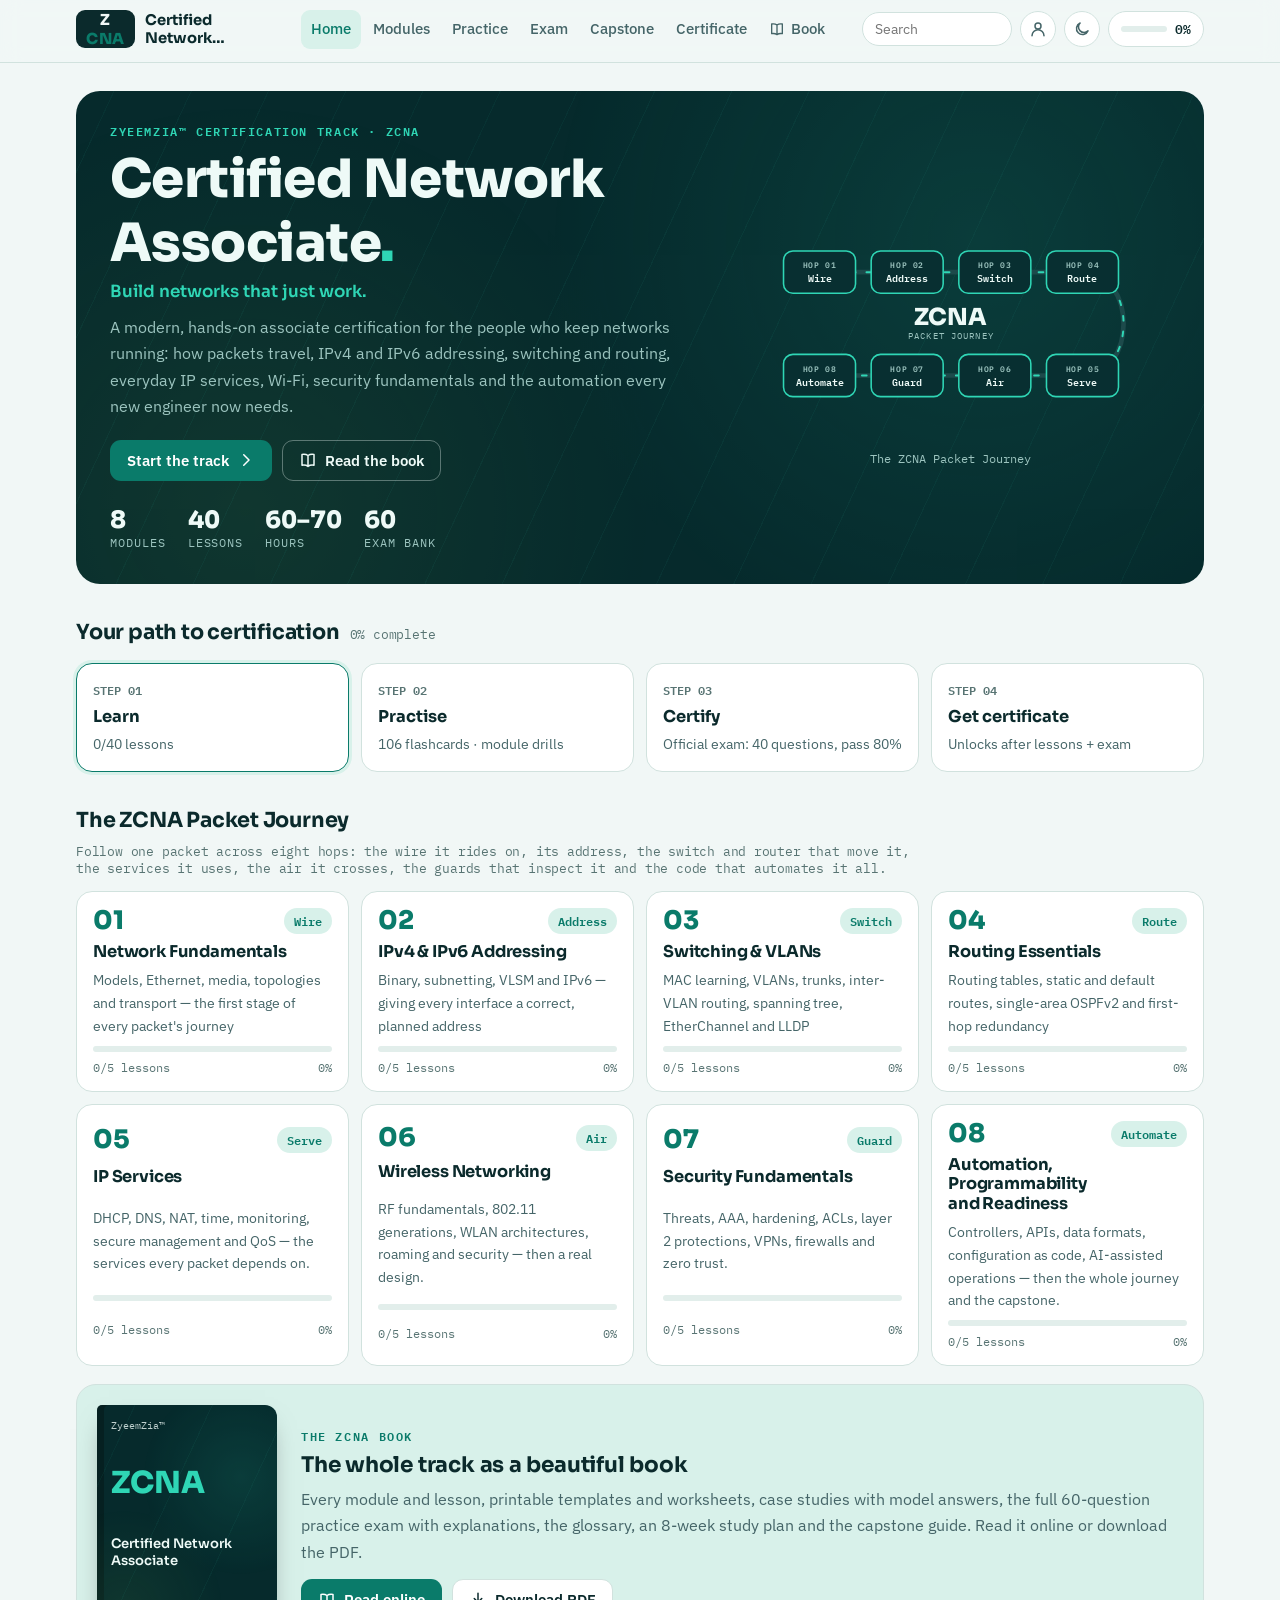
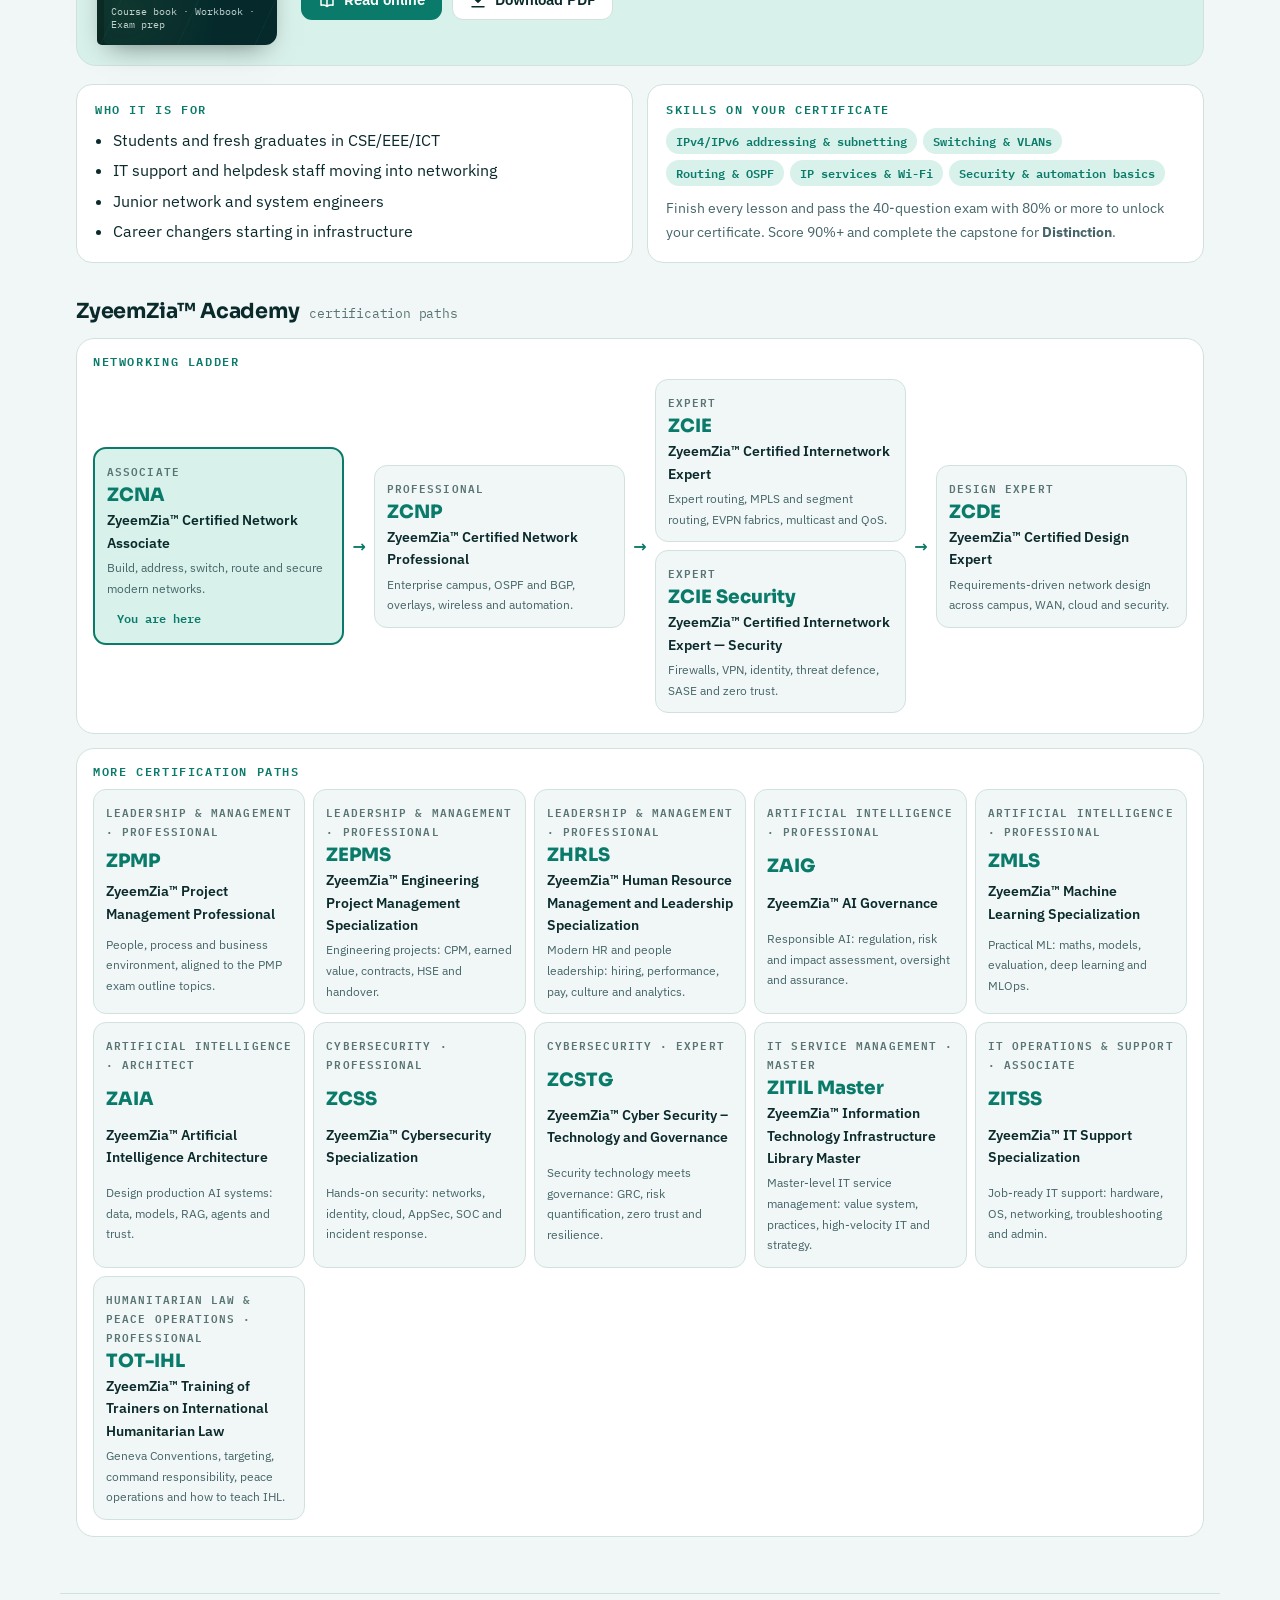
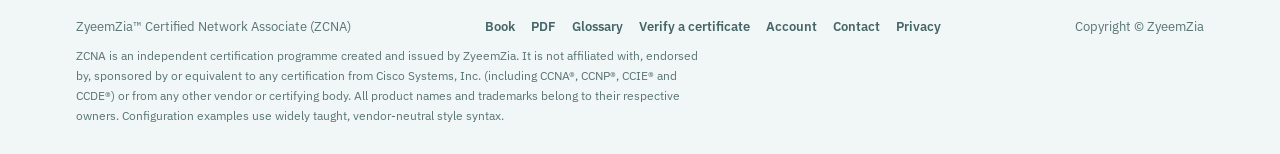
==== index.html @ 6c3d2380 "Refresh family.js version" ====
<!doctype html>
<html lang="en">
<head>
<meta charset="utf-8">
<meta name="viewport" content="width=device-width, initial-scale=1, viewport-fit=cover">
<title>ZyeemZia™ Certified Network Associate (ZCNA)</title>
<meta name="description" content="ZyeemZia™ Certified Network Associate (ZCNA): a modern associate networking certification track: fundamentals, IPv4/IPv6 subnetting, switching, routing, IP services, wireless, security and automation. Free online course, smart book and certificate. Independent programme, not affiliated with Cisco.">
<meta name="author" content="ZyeemZia">
<meta name="theme-color" content="#062a2c">
<link rel="icon" href="favicon.svg" type="image/svg+xml">
<link rel="canonical" href="https://zcna.zyeemzia.com/">
<meta property="og:type" content="website">
<meta property="og:site_name" content="ZyeemZia™ Certification Tracks">
<meta property="og:title" content="ZyeemZia™ Certified Network Associate (ZCNA)">
<meta property="og:description" content="ZyeemZia™ Certified Network Associate (ZCNA): a modern associate networking certification track: fundamentals, IPv4/IPv6 subnetting, switching, routing, IP services, wireless, security and automation. Free online course, smart book and certificate. Independent programme, not affiliated with Cisco.">
<meta property="og:url" content="https://zcna.zyeemzia.com/">
<meta property="og:image" content="https://zcna.zyeemzia.com/og-image.png">
<meta property="og:image:width" content="1200">
<meta property="og:image:height" content="630">
<meta name="twitter:card" content="summary_large_image">
<meta name="twitter:image" content="https://zcna.zyeemzia.com/og-image.png">
<script>try{var z=JSON.parse(localStorage.getItem("zcna.v1")||"{}").theme;if(z==="dark"||z==="light")document.documentElement.setAttribute("data-theme",z)}catch(e){}</script>
<link rel="stylesheet" href="fonts.css?v=66d4b9ed12">
<link rel="stylesheet" href="theme.css?v=4fc7e31caa">
<link rel="preload" href="fonts/IBMPlexSans-400-latin-a68a20.woff2" as="font" type="font/woff2" crossorigin>
<link rel="preload" href="fonts/Sora-500-latin-4fa0aa.woff2" as="font" type="font/woff2" crossorigin>
<link rel="stylesheet" href="app.css?v=385b0e401c">
</head>
<body>
<header class="topbar">
  <div class="topbar-in">
    <a class="brand" href="#home" aria-label="ZCNA home"><span class="brand-mark">Z<i>CNA</i></span><span class="brand-text"><b>Certified Network Associate</b><small>ZyeemZia™ Certification Track</small></span></a>
    <nav class="mainnav" id="mainnav" aria-label="Main"></nav>
    <div class="top-tools">
      <form class="search" id="searchForm" role="search"><input id="searchInput" type="search" placeholder="Search" aria-label="Search lessons and terms"></form>
      <a class="icon-btn search-icon" href="#search/" aria-label="Search"><svg viewBox="0 0 24 24" fill="none" stroke="currentColor" stroke-width="2" stroke-linecap="round" aria-hidden="true"><circle cx="11" cy="11" r="7"/><path d="M20 20l-4-4"/></svg></a>
      <a class="icon-btn" id="acctBtn" href="#account" aria-label="Sign in"></a>
      <button class="icon-btn" id="themeBtn" type="button" aria-label="Toggle dark mode"></button>
      <a class="prog-chip" id="progChip" href="#settings" aria-label="Your progress"></a>
    </div>
  </div>
  <div class="read-bar" id="readBar"></div>
</header>
<main id="view" class="view" tabindex="-1"><div class="boot" aria-label="Loading the course"><i></i><i></i><i></i></div></main>
<footer class="site-foot">
  <div class="row"><span>ZyeemZia™ Certified Network Associate (ZCNA)</span><span style="display:flex;gap:16px;flex-wrap:wrap"><a href="book.html" target="_blank" rel="noopener">Book</a><a href="ZCNA-Book.pdf" download>PDF</a><a href="#glossary">Glossary</a><a href="#verify/">Verify a certificate</a><a href="#account">Account</a><a href="#contact">Contact</a><a href="privacy.html">Privacy</a></span><span>Copyright © ZyeemZia</span></div>
  <p class="disc" id="disc"></p>
</footer>
<nav class="tabbar" id="tabbar" aria-label="Main mobile"></nav>
<div class="toast" id="toast" role="status" aria-live="polite" hidden></div>
<script defer src="core.js?v=756f940ff2"></script>
<script defer src="figures.js?v=d0575e00c2"></script>
<script defer src="family.js?v=e513134adc"></script>
<script defer src="data/track.js?v=09e1d32bff"></script>
<script defer src="data/m1-4.js?v=1fa44242dc"></script>
<script defer src="data/m5-8.js?v=8b5a29dca6"></script>
<script defer src="app.js?v=317a90ee0c"></script>
</body>
</html>
---- fonts.css ----
/* Bundled Google Fonts (SIL Open Font License) for offline use and PDF printing */
@font-face {
  font-family: 'Archivo';
  font-style: normal;
  font-weight: 600;
  font-stretch: 100%;
  font-display: swap;
  src: url(fonts/Archivo-600-latin-ext-20ba07.woff2) format('woff2');
  unicode-range: U+0100-02BA, U+02BD-02C5, U+02C7-02CC, U+02CE-02D7, U+02DD-02FF, U+0304, U+0308, U+0329, U+1D00-1DBF, U+1E00-1E9F, U+1EF2-1EFF, U+2020, U+20A0-20AB, U+20AD-20C4, U+2113, U+2C60-2C7F, U+A720-A7FF;
}
@font-face {
  font-family: 'Archivo';
  font-style: normal;
  font-weight: 600;
  font-stretch: 100%;
  font-display: swap;
  src: url(fonts/Archivo-600-latin-79dc5e.woff2) format('woff2');
  unicode-range: U+0000-00FF, U+0131, U+0152-0153, U+02BB-02BC, U+02C6, U+02DA, U+02DC, U+0304, U+0308, U+0329, U+2000-206F, U+20AC, U+2122, U+2191, U+2193, U+2212, U+2215, U+FEFF, U+FFFD;
}
@font-face {
  font-family: 'Archivo';
  font-style: normal;
  font-weight: 700;
  font-stretch: 100%;
  font-display: swap;
  src: url(fonts/Archivo-600-latin-ext-20ba07.woff2) format('woff2');
  unicode-range: U+0100-02BA, U+02BD-02C5, U+02C7-02CC, U+02CE-02D7, U+02DD-02FF, U+0304, U+0308, U+0329, U+1D00-1DBF, U+1E00-1E9F, U+1EF2-1EFF, U+2020, U+20A0-20AB, U+20AD-20C4, U+2113, U+2C60-2C7F, U+A720-A7FF;
}
@font-face {
  font-family: 'Archivo';
  font-style: normal;
  font-weight: 700;
  font-stretch: 100%;
  font-display: swap;
  src: url(fonts/Archivo-600-latin-79dc5e.woff2) format('woff2');
  unicode-range: U+0000-00FF, U+0131, U+0152-0153, U+02BB-02BC, U+02C6, U+02DA, U+02DC, U+0304, U+0308, U+0329, U+2000-206F, U+20AC, U+2122, U+2191, U+2193, U+2212, U+2215, U+FEFF, U+FFFD;
}
@font-face {
  font-family: 'Archivo';
  font-style: normal;
  font-weight: 800;
  font-stretch: 100%;
  font-display: swap;
  src: url(fonts/Archivo-600-latin-ext-20ba07.woff2) format('woff2');
  unicode-range: U+0100-02BA, U+02BD-02C5, U+02C7-02CC, U+02CE-02D7, U+02DD-02FF, U+0304, U+0308, U+0329, U+1D00-1DBF, U+1E00-1E9F, U+1EF2-1EFF, U+2020, U+20A0-20AB, U+20AD-20C4, U+2113, U+2C60-2C7F, U+A720-A7FF;
}
@font-face {
  font-family: 'Archivo';
  font-style: normal;
  font-weight: 800;
  font-stretch: 100%;
  font-display: swap;
  src: url(fonts/Archivo-600-latin-79dc5e.woff2) format('woff2');
  unicode-range: U+0000-00FF, U+0131, U+0152-0153, U+02BB-02BC, U+02C6, U+02DA, U+02DC, U+0304, U+0308, U+0329, U+2000-206F, U+20AC, U+2122, U+2191, U+2193, U+2212, U+2215, U+FEFF, U+FFFD;
}
@font-face {
  font-family: 'IBM Plex Mono';
  font-style: normal;
  font-weight: 400;
  font-display: swap;
  src: url(fonts/IBMPlexMono-400-latin-ext-7f25d9.woff2) format('woff2');
  unicode-range: U+0100-02BA, U+02BD-02C5, U+02C7-02CC, U+02CE-02D7, U+02DD-02FF, U+0304, U+0308, U+0329, U+1D00-1DBF, U+1E00-1E9F, U+1EF2-1EFF, U+2020, U+20A0-20AB, U+20AD-20C4, U+2113, U+2C60-2C7F, U+A720-A7FF;
}
@font-face {
  font-family: 'IBM Plex Mono';
  font-style: normal;
  font-weight: 400;
  font-display: swap;
  src: url(fonts/IBMPlexMono-400-latin-d196e8.woff2) format('woff2');
  unicode-range: U+0000-00FF, U+0131, U+0152-0153, U+02BB-02BC, U+02C6, U+02DA, U+02DC, U+0304, U+0308, U+0329, U+2000-206F, U+20AC, U+2122, U+2191, U+2193, U+2212, U+2215, U+FEFF, U+FFFD;
}
@font-face {
  font-family: 'IBM Plex Mono';
  font-style: normal;
  font-weight: 600;
  font-display: swap;
  src: url(fonts/IBMPlexMono-600-latin-ext-bf8910.woff2) format('woff2');
  unicode-range: U+0100-02BA, U+02BD-02C5, U+02C7-02CC, U+02CE-02D7, U+02DD-02FF, U+0304, U+0308, U+0329, U+1D00-1DBF, U+1E00-1E9F, U+1EF2-1EFF, U+2020, U+20A0-20AB, U+20AD-20C4, U+2113, U+2C60-2C7F, U+A720-A7FF;
}
@font-face {
  font-family: 'IBM Plex Mono';
  font-style: normal;
  font-weight: 600;
  font-display: swap;
  src: url(fonts/IBMPlexMono-600-latin-9b8270.woff2) format('woff2');
  unicode-range: U+0000-00FF, U+0131, U+0152-0153, U+02BB-02BC, U+02C6, U+02DA, U+02DC, U+0304, U+0308, U+0329, U+2000-206F, U+20AC, U+2122, U+2191, U+2193, U+2212, U+2215, U+FEFF, U+FFFD;
}
@font-face {
  font-family: 'IBM Plex Sans';
  font-style: italic;
  font-weight: 400;
  font-stretch: 100%;
  font-display: swap;
  src: url(fonts/IBMPlexSans-400i-latin-ext-77f5d9.woff2) format('woff2');
  unicode-range: U+0100-02BA, U+02BD-02C5, U+02C7-02CC, U+02CE-02D7, U+02DD-02FF, U+0304, U+0308, U+0329, U+1D00-1DBF, U+1E00-1E9F, U+1EF2-1EFF, U+2020, U+20A0-20AB, U+20AD-20C4, U+2113, U+2C60-2C7F, U+A720-A7FF;
}
@font-face {
  font-family: 'IBM Plex Sans';
  font-style: italic;
  font-weight: 400;
  font-stretch: 100%;
  font-display: swap;
  src: url(fonts/IBMPlexSans-400i-latin-46a3d9.woff2) format('woff2');
  unicode-range: U+0000-00FF, U+0131, U+0152-0153, U+02BB-02BC, U+02C6, U+02DA, U+02DC, U+0304, U+0308, U+0329, U+2000-206F, U+20AC, U+2122, U+2191, U+2193, U+2212, U+2215, U+FEFF, U+FFFD;
}
@font-face {
  font-family: 'IBM Plex Sans';
  font-style: normal;
  font-weight: 400;
  font-stretch: 100%;
  font-display: swap;
  src: url(fonts/IBMPlexSans-400-latin-ext-71c30c.woff2) format('woff2');
  unicode-range: U+0100-02BA, U+02BD-02C5, U+02C7-02CC, U+02CE-02D7, U+02DD-02FF, U+0304, U+0308, U+0329, U+1D00-1DBF, U+1E00-1E9F, U+1EF2-1EFF, U+2020, U+20A0-20AB, U+20AD-20C4, U+2113, U+2C60-2C7F, U+A720-A7FF;
}
@font-face {
  font-family: 'IBM Plex Sans';
  font-style: normal;
  font-weight: 400;
  font-stretch: 100%;
  font-display: swap;
  src: url(fonts/IBMPlexSans-400-latin-a68a20.woff2) format('woff2');
  unicode-range: U+0000-00FF, U+0131, U+0152-0153, U+02BB-02BC, U+02C6, U+02DA, U+02DC, U+0304, U+0308, U+0329, U+2000-206F, U+20AC, U+2122, U+2191, U+2193, U+2212, U+2215, U+FEFF, U+FFFD;
}
@font-face {
  font-family: 'IBM Plex Sans';
  font-style: normal;
  font-weight: 500;
  font-stretch: 100%;
  font-display: swap;
  src: url(fonts/IBMPlexSans-400-latin-ext-71c30c.woff2) format('woff2');
  unicode-range: U+0100-02BA, U+02BD-02C5, U+02C7-02CC, U+02CE-02D7, U+02DD-02FF, U+0304, U+0308, U+0329, U+1D00-1DBF, U+1E00-1E9F, U+1EF2-1EFF, U+2020, U+20A0-20AB, U+20AD-20C4, U+2113, U+2C60-2C7F, U+A720-A7FF;
}
@font-face {
  font-family: 'IBM Plex Sans';
  font-style: normal;
  font-weight: 500;
  font-stretch: 100%;
  font-display: swap;
  src: url(fonts/IBMPlexSans-400-latin-a68a20.woff2) format('woff2');
  unicode-range: U+0000-00FF, U+0131, U+0152-0153, U+02BB-02BC, U+02C6, U+02DA, U+02DC, U+0304, U+0308, U+0329, U+2000-206F, U+20AC, U+2122, U+2191, U+2193, U+2212, U+2215, U+FEFF, U+FFFD;
}
@font-face {
  font-family: 'IBM Plex Sans';
  font-style: normal;
  font-weight: 600;
  font-stretch: 100%;
  font-display: swap;
  src: url(fonts/IBMPlexSans-400-latin-ext-71c30c.woff2) format('woff2');
  unicode-range: U+0100-02BA, U+02BD-02C5, U+02C7-02CC, U+02CE-02D7, U+02DD-02FF, U+0304, U+0308, U+0329, U+1D00-1DBF, U+1E00-1E9F, U+1EF2-1EFF, U+2020, U+20A0-20AB, U+20AD-20C4, U+2113, U+2C60-2C7F, U+A720-A7FF;
}
@font-face {
  font-family: 'IBM Plex Sans';
  font-style: normal;
  font-weight: 600;
  font-stretch: 100%;
  font-display: swap;
  src: url(fonts/IBMPlexSans-400-latin-a68a20.woff2) format('woff2');
  unicode-range: U+0000-00FF, U+0131, U+0152-0153, U+02BB-02BC, U+02C6, U+02DA, U+02DC, U+0304, U+0308, U+0329, U+2000-206F, U+20AC, U+2122, U+2191, U+2193, U+2212, U+2215, U+FEFF, U+FFFD;
}
@font-face {
  font-family: 'IBM Plex Sans';
  font-style: normal;
  font-weight: 700;
  font-stretch: 100%;
  font-display: swap;
  src: url(fonts/IBMPlexSans-400-latin-ext-71c30c.woff2) format('woff2');
  unicode-range: U+0100-02BA, U+02BD-02C5, U+02C7-02CC, U+02CE-02D7, U+02DD-02FF, U+0304, U+0308, U+0329, U+1D00-1DBF, U+1E00-1E9F, U+1EF2-1EFF, U+2020, U+20A0-20AB, U+20AD-20C4, U+2113, U+2C60-2C7F, U+A720-A7FF;
}
@font-face {
  font-family: 'IBM Plex Sans';
  font-style: normal;
  font-weight: 700;
  font-stretch: 100%;
  font-display: swap;
  src: url(fonts/IBMPlexSans-400-latin-a68a20.woff2) format('woff2');
  unicode-range: U+0000-00FF, U+0131, U+0152-0153, U+02BB-02BC, U+02C6, U+02DA, U+02DC, U+0304, U+0308, U+0329, U+2000-206F, U+20AC, U+2122, U+2191, U+2193, U+2212, U+2215, U+FEFF, U+FFFD;
}
@font-face {
  font-family: 'Sora';
  font-style: normal;
  font-weight: 500;
  font-display: swap;
  src: url(fonts/Sora-500-latin-ext-f9e5e3.woff2) format('woff2');
  unicode-range: U+0100-02BA, U+02BD-02C5, U+02C7-02CC, U+02CE-02D7, U+02DD-02FF, U+0304, U+0308, U+0329, U+1D00-1DBF, U+1E00-1E9F, U+1EF2-1EFF, U+2020, U+20A0-20AB, U+20AD-20C4, U+2113, U+2C60-2C7F, U+A720-A7FF;
}
@font-face {
  font-family: 'Sora';
  font-style: normal;
  font-weight: 500;
  font-display: swap;
  src: url(fonts/Sora-500-latin-4fa0aa.woff2) format('woff2');
  unicode-range: U+0000-00FF, U+0131, U+0152-0153, U+02BB-02BC, U+02C6, U+02DA, U+02DC, U+0304, U+0308, U+0329, U+2000-206F, U+20AC, U+2122, U+2191, U+2193, U+2212, U+2215, U+FEFF, U+FFFD;
}
@font-face {
  font-family: 'Sora';
  font-style: normal;
  font-weight: 600;
  font-display: swap;
  src: url(fonts/Sora-500-latin-ext-f9e5e3.woff2) format('woff2');
  unicode-range: U+0100-02BA, U+02BD-02C5, U+02C7-02CC, U+02CE-02D7, U+02DD-02FF, U+0304, U+0308, U+0329, U+1D00-1DBF, U+1E00-1E9F, U+1EF2-1EFF, U+2020, U+20A0-20AB, U+20AD-20C4, U+2113, U+2C60-2C7F, U+A720-A7FF;
}
@font-face {
  font-family: 'Sora';
  font-style: normal;
  font-weight: 600;
  font-display: swap;
  src: url(fonts/Sora-500-latin-4fa0aa.woff2) format('woff2');
  unicode-range: U+0000-00FF, U+0131, U+0152-0153, U+02BB-02BC, U+02C6, U+02DA, U+02DC, U+0304, U+0308, U+0329, U+2000-206F, U+20AC, U+2122, U+2191, U+2193, U+2212, U+2215, U+FEFF, U+FFFD;
}
@font-face {
  font-family: 'Sora';
  font-style: normal;
  font-weight: 700;
  font-display: swap;
  src: url(fonts/Sora-500-latin-ext-f9e5e3.woff2) format('woff2');
  unicode-range: U+0100-02BA, U+02BD-02C5, U+02C7-02CC, U+02CE-02D7, U+02DD-02FF, U+0304, U+0308, U+0329, U+1D00-1DBF, U+1E00-1E9F, U+1EF2-1EFF, U+2020, U+20A0-20AB, U+20AD-20C4, U+2113, U+2C60-2C7F, U+A720-A7FF;
}
@font-face {
  font-family: 'Sora';
  font-style: normal;
  font-weight: 700;
  font-display: swap;
  src: url(fonts/Sora-500-latin-4fa0aa.woff2) format('woff2');
  unicode-range: U+0000-00FF, U+0131, U+0152-0153, U+02BB-02BC, U+02C6, U+02DA, U+02DC, U+0304, U+0308, U+0329, U+2000-206F, U+20AC, U+2122, U+2191, U+2193, U+2212, U+2215, U+FEFF, U+FFFD;
}
@font-face {
  font-family: 'Sora';
  font-style: normal;
  font-weight: 800;
  font-display: swap;
  src: url(fonts/Sora-500-latin-ext-f9e5e3.woff2) format('woff2');
  unicode-range: U+0100-02BA, U+02BD-02C5, U+02C7-02CC, U+02CE-02D7, U+02DD-02FF, U+0304, U+0308, U+0329, U+1D00-1DBF, U+1E00-1E9F, U+1EF2-1EFF, U+2020, U+20A0-20AB, U+20AD-20C4, U+2113, U+2C60-2C7F, U+A720-A7FF;
}
@font-face {
  font-family: 'Sora';
  font-style: normal;
  font-weight: 800;
  font-display: swap;
  src: url(fonts/Sora-500-latin-4fa0aa.woff2) format('woff2');
  unicode-range: U+0000-00FF, U+0131, U+0152-0153, U+02BB-02BC, U+02C6, U+02DA, U+02DC, U+0304, U+0308, U+0329, U+2000-206F, U+20AC, U+2122, U+2191, U+2193, U+2212, U+2215, U+FEFF, U+FFFD;
}
---- theme.css ----
/* ZCNA — "fibre optic": deep teal glass, signal teal and lime; glowing fibre-strand motif. */
:root {
  --bg: #f1f7f6; --surface: #ffffff; --surface-2: #e2eeeb; --ink: #0b2a2c; --ink-2: #456568; --ink-3: #587473; --line: #d1e2de;
  --accent: #0a7b6a; --accent-ink: #ffffff; --accent-soft: #d8f1ea; --accent-2: #447b0e; --accent-2-soft: #e5f1d6;
  --good: #1d7a4b; --good-soft: #dcf1e4; --bad: #b42a2a; --bad-soft: #f9e2e0; --warn: #b77800; --warn-soft: #fbefd3; --on-status: #ffffff;
  --hero-bg: #062a2c; --hero-ink: #eefaf7; --hero-ink-2: #9cc4bf; --hero-accent: #2fd6b5;
  --motif: repeating-linear-gradient(115deg, transparent 0 34px, rgba(47,214,181,.10) 34px 35px, transparent 35px 70px), radial-gradient(circle at 80% 30%, rgba(47,214,181,.22), transparent 45%), radial-gradient(circle at 15% 85%, rgba(155,225,93,.14), transparent 40%);
  --sg-line: #1d4a4b; --sg-accent: #2fd6b5; --sg-accent-2: #9be15d; --sg-node: #082f31; --sg-ink: #eefaf7; --sg-ink-2: #9cc4bf;
  --f-display: "Sora", "IBM Plex Sans", "Segoe UI", sans-serif; --f-body: "IBM Plex Sans", "Segoe UI", system-ui, sans-serif; --f-mono: "IBM Plex Mono", Consolas, monospace;
  --radius: 16px;
}
@media (prefers-color-scheme: dark) {
  :root:not([data-theme="light"]) {
  --bg: #061416; --surface: #0c1f21; --surface-2: #132c2e; --ink: #e3f3f0; --ink-2: #9cc4bf; --ink-3: #658e8b; --line: #1c3a3b;
  --accent: #2fd6b5; --accent-ink: #03201b; --accent-soft: #0e3430; --accent-2: #9be15d; --accent-2-soft: #1d3110;
  --good: #5bd39a; --good-soft: #10301f; --bad: #ff7a7a; --bad-soft: #3a1616; --warn: #f2b84c; --warn-soft: #3a2c10; --on-status: #061416;
  color-scheme: dark;
  }
}
:root[data-theme="dark"] {
  --bg: #061416; --surface: #0c1f21; --surface-2: #132c2e; --ink: #e3f3f0; --ink-2: #9cc4bf; --ink-3: #658e8b; --line: #1c3a3b;
  --accent: #2fd6b5; --accent-ink: #03201b; --accent-soft: #0e3430; --accent-2: #9be15d; --accent-2-soft: #1d3110;
  --good: #5bd39a; --good-soft: #10301f; --bad: #ff7a7a; --bad-soft: #3a1616; --warn: #f2b84c; --warn-soft: #3a2c10; --on-status: #061416;
  color-scheme: dark;
}
---- app.css ----
/* ZyeemZia certification engine — site styles. Colours and faces come from theme.css (per track). */
* { box-sizing: border-box; }
[hidden] { display: none !important; }
html { -webkit-text-size-adjust: 100%; }
body { margin: 0; background: var(--bg); color: var(--ink); font: 16px/1.65 var(--f-body); }
a { color: var(--accent); }
button { font: inherit; color: inherit; }
:focus-visible { outline: 3px solid var(--accent-2); outline-offset: 2px; border-radius: 6px; }
h1, h2, h3, h4 { margin: 0; line-height: 1.2; text-wrap: balance; font-family: var(--f-display); letter-spacing: -.01em; }
p { margin: 0; }
code { font: .9em var(--f-mono); background: var(--surface-2); padding: 1px 6px; border-radius: 5px; }
.muted { color: var(--ink-2); }
.eyebrow { font: 600 .72rem/1.2 var(--f-mono); letter-spacing: .14em; text-transform: uppercase; color: var(--accent); }

/* ---------- chrome ---------- */
.topbar { position: sticky; top: 0; padding-top: env(safe-area-inset-top, 0px); z-index: 30; background: color-mix(in srgb, var(--bg) 88%, transparent); backdrop-filter: blur(10px) saturate(1.3); -webkit-backdrop-filter: blur(10px) saturate(1.3); border-bottom: 1px solid var(--line); }
.topbar-in { max-width: 1160px; margin: 0 auto; display: flex; align-items: center; gap: 16px; padding-block: 10px; padding-left: max(16px, env(safe-area-inset-left, 0px)); padding-right: max(16px, env(safe-area-inset-right, 0px)); }
.brand { display: flex; align-items: center; gap: 10px; text-decoration: none; color: var(--ink); flex-shrink: 0; }
.brand-mark { height: 38px; padding: 0 10px; display: grid; place-items: center; background: var(--ink); color: var(--bg); font: 800 .95rem var(--f-display); letter-spacing: .04em; border-radius: 9px; }
.brand-mark i { font-style: normal; color: var(--accent); }
.brand-text { display: flex; flex-direction: column; line-height: 1.15; }
.brand-text b { font: 700 .92rem var(--f-display); }
.brand-text small { font: 500 .7rem var(--f-mono); color: var(--ink-2); letter-spacing: .04em; }
.mainnav { display: flex; gap: 2px; margin-left: 8px; }
.mainnav a { text-decoration: none; color: var(--ink-2); padding: 7px 10px; border-radius: 9px; font-weight: 500; font-size: .93rem; white-space: nowrap; display: inline-flex; gap: 6px; align-items: center; }
.mainnav a:hover { background: var(--surface-2); color: var(--ink); }
.mainnav a[aria-current="page"] { color: var(--accent); background: var(--accent-soft); }
.mainnav svg { width: 16px; height: 16px; }
.top-tools { margin-left: auto; display: flex; gap: 8px; align-items: center; }
.icon-btn { width: 36px; height: 36px; border-radius: 50%; border: 1px solid var(--line); background: var(--surface); display: grid; place-items: center; cursor: pointer; color: var(--ink-2); }
.icon-btn svg, .btn svg, .tabbar svg { width: 18px; height: 18px; }
.prog-chip { display: inline-flex; align-items: center; gap: 8px; text-decoration: none; color: var(--ink); font: 600 .82rem var(--f-mono); background: var(--surface); border: 1px solid var(--line); padding: 6px 12px; border-radius: 999px; font-variant-numeric: tabular-nums; white-space: nowrap; }
.prog-chip i { width: 46px; height: 6px; border-radius: 9px; background: var(--surface-2); overflow: hidden; display: inline-block; }
.prog-chip i b { display: block; height: 100%; background: var(--accent); }
.read-bar { height: 3px; width: 100%; background: var(--accent); transform: scaleX(0); transform-origin: 0 50%; transition: transform .15s; }
.tabbar { display: none; }
.view { max-width: 1160px; margin: 0 auto; outline: none; padding-block: 28px 56px; padding-left: max(16px, env(safe-area-inset-left, 0px)); padding-right: max(16px, env(safe-area-inset-right, 0px)); }
.site-foot { max-width: 1160px; margin: 0 auto; padding-block: 22px 28px; padding-left: max(16px, env(safe-area-inset-left, 0px)); padding-right: max(16px, env(safe-area-inset-right, 0px)); border-top: 1px solid var(--line); color: var(--ink-3); font-size: .82rem; display: grid; gap: 8px; }
.site-foot .row { display: flex; gap: 8px 18px; flex-wrap: wrap; justify-content: space-between; }
.site-foot a { color: var(--ink-2); text-decoration: none; font-weight: 600; }
.site-foot .disc { font-size: .76rem; max-width: 90ch; }

/* ---------- common ---------- */
.btn { display: inline-flex; align-items: center; justify-content: center; gap: 8px; border: 1px solid var(--line); background: var(--surface); color: var(--ink); padding: 10px 16px; border-radius: 11px; cursor: pointer; font-weight: 600; text-decoration: none; font-size: .95rem; line-height: 1.25; }
.btn:hover { border-color: var(--ink-3); }
.btn-primary { background: var(--accent); color: var(--accent-ink); border-color: transparent; }
.btn-primary:hover { filter: brightness(1.07); border-color: transparent; }
.btn-dark { background: var(--ink); color: var(--bg); border-color: transparent; }
.btn-ghost { background: none; border-color: transparent; color: var(--ink-2); }
.btn-sm { padding: 6px 11px; font-size: .85rem; border-radius: 9px; }
.btn[disabled] { opacity: .45; cursor: not-allowed; }
.chip { display: inline-flex; align-items: center; gap: 5px; padding: 3px 10px; border-radius: 999px; font: 600 .76rem var(--f-mono); background: var(--surface-2); color: var(--ink-2); white-space: nowrap; }
.chip.ok { background: var(--good-soft); color: var(--good); }
.chip.acc { background: var(--accent-soft); color: var(--accent); }
.chips { display: flex; flex-wrap: wrap; gap: 6px; }
.card { background: var(--surface); border: 1px solid var(--line); border-radius: var(--radius); }
.page-head { display: grid; gap: 6px; margin-bottom: 22px; }
.page-title { font-size: clamp(1.7rem, 3.4vw, 2.4rem); }
.section-title { font-size: 1.3rem; margin: 36px 0 14px; display: flex; align-items: baseline; gap: 10px; flex-wrap: wrap; }
.section-title small { font: 500 .8rem var(--f-mono); color: var(--ink-3); }
.bar { height: 6px; border-radius: 9px; background: var(--surface-2); overflow: hidden; }
.bar > i { display: block; height: 100%; background: var(--accent); }
.empty { text-align: center; padding: 48px 20px; color: var(--ink-2); border: 1px dashed var(--line); border-radius: 18px; }

/* ---------- home ---------- */
.hero { position: relative; overflow: hidden; display: grid; grid-template-columns: minmax(0, 1.15fr) minmax(0, .85fr); gap: 28px; align-items: center; padding: 34px; border-radius: 24px; background: var(--hero-bg); color: var(--hero-ink); }
.hero .motif { position: absolute; inset: 0; pointer-events: none; opacity: .5; background: var(--motif); }
.hero > *:not(.motif) { position: relative; min-width: 0; }
.hero .eyebrow { color: var(--hero-accent); }
.hero h1 { font-size: clamp(2rem, 4.6vw, 3.3rem); font-weight: 800; margin: 10px 0 6px; color: var(--hero-ink); }
.hero h1 span { color: var(--hero-accent); }
.hero .tag { font: 600 1.05rem var(--f-display); color: var(--hero-accent); }
.hero .lead { color: var(--hero-ink-2); max-width: 58ch; margin-top: 12px; }
.hero-actions { display: flex; gap: 10px; flex-wrap: wrap; margin-top: 20px; }
.hero .btn:not(.btn-primary) { background: transparent; color: var(--hero-ink); border-color: color-mix(in srgb, var(--hero-ink) 35%, transparent); }
.hero-stats { display: flex; gap: 22px; flex-wrap: wrap; margin-top: 24px; }
.hero-stats div { display: grid; }
.hero-stats b { font: 800 1.5rem var(--f-display); color: var(--hero-ink); font-variant-numeric: tabular-nums; }
.hero-stats span { font: 500 .74rem var(--f-mono); color: var(--hero-ink-2); text-transform: uppercase; letter-spacing: .08em; }
.hero-sig { display: grid; justify-items: center; gap: 8px; }
.hero-sig .sg { width: 100%; max-width: 360px; height: auto; }
.hero-sig figcaption { font: 500 .78rem var(--f-mono); color: var(--hero-ink-2); text-align: center; }

.path { display: grid; grid-template-columns: repeat(4, minmax(0, 1fr)); gap: 12px; margin-top: 18px; }
.path-step { padding: 16px; border-radius: 16px; background: var(--surface); border: 1px solid var(--line); display: grid; gap: 6px; position: relative; }
.path-step .n { font: 700 .74rem var(--f-mono); color: var(--ink-3); }
.path-step b { font: 700 1.02rem var(--f-display); }
.path-step small { color: var(--ink-2); font-size: .85rem; }
.path-step.done { border-color: var(--good); }
.path-step.done .n { color: var(--good); }
.path-step.now { border-color: var(--accent); box-shadow: 0 0 0 3px var(--accent-soft); }

.mod-grid { display: grid; grid-template-columns: repeat(4, minmax(0, 1fr)); gap: 12px; }
.mod-card { display: grid; gap: 8px; padding: 16px; border-radius: 16px; background: var(--surface); border: 1px solid var(--line); text-decoration: none; color: var(--ink); transition: transform .15s, border-color .15s; min-width: 0; }
.mod-card:hover { transform: translateY(-2px); border-color: var(--accent); }
.mod-top { display: flex; justify-content: space-between; align-items: center; }
.mod-num { font: 800 1.6rem/1 var(--f-display); color: var(--accent); }
.mod-card h3 { font-size: 1.02rem; }
.mod-card p { font-size: .86rem; color: var(--ink-2); }
.mod-card .meta { display: flex; justify-content: space-between; font: 500 .74rem var(--f-mono); color: var(--ink-3); }
.book-banner { display: grid; grid-template-columns: 180px minmax(0, 1fr); gap: 24px; align-items: center; padding: 20px; border-radius: 20px; background: var(--accent-soft); border: 1px solid var(--line); margin-top: 18px; }
.bb-cover { aspect-ratio: 3/4; border-radius: 5px 12px 12px 5px; background: var(--hero-bg); color: var(--hero-ink); padding: 14px; display: flex; flex-direction: column; justify-content: space-between; text-decoration: none; box-shadow: inset 7px 0 0 rgba(0,0,0,.25), 0 12px 26px -12px rgba(0,0,0,.5); position: relative; overflow: hidden; transition: transform .2s; }
.bb-cover:hover { transform: rotate(-2deg) translateY(-3px); }
.bb-cover .motif { position: absolute; inset: 0; background: var(--motif); opacity: .5; }
.bb-cover > *:not(.motif) { position: relative; }
.bb-cover b { font: 800 1.9rem/1 var(--f-display); color: var(--hero-accent); }
.bb-cover span { font: 600 .82rem/1.3 var(--f-display); }
.bb-cover small { font: 500 .62rem var(--f-mono); opacity: .8; }
.bb-text { display: grid; gap: 8px; min-width: 0; }
.bb-text h2 { font-size: 1.35rem; }
.two { display: grid; grid-template-columns: minmax(0, 1fr) minmax(0, 1fr); gap: 14px; }
.list-card { padding: 18px; display: grid; gap: 10px; }
.list-card ul { margin: 0; padding-left: 18px; display: grid; gap: 4px; }

/* ---------- module & lesson ---------- */
.crumbs { display: flex; gap: 8px; align-items: center; font-size: .85rem; color: var(--ink-2); flex-wrap: wrap; }
.crumbs a { color: var(--ink-2); text-decoration: none; }
.mod-hero { padding: 26px; border-radius: 20px; background: var(--surface); border: 1px solid var(--line); display: grid; grid-template-columns: auto minmax(0, 1fr); gap: 22px; margin: 14px 0 22px; align-items: start; }
.mod-big { font: 800 4rem/1 var(--f-display); color: var(--accent); }
.outcomes { margin: 12px 0 0; padding: 0; list-style: none; display: grid; gap: 6px; }
.outcomes li { display: flex; gap: 10px; }
.outcomes li::before { content: ""; width: 8px; height: 8px; margin-top: .6em; flex-shrink: 0; background: var(--accent); border-radius: 2px; }
.lesson-list { display: grid; gap: 10px; }
.lesson-row { display: grid; grid-template-columns: 54px minmax(0, 1fr) auto; gap: 14px; align-items: center; padding: 14px 16px; border-radius: 14px; background: var(--surface); border: 1px solid var(--line); text-decoration: none; color: var(--ink); }
.lesson-row:hover { border-color: var(--accent); }
.lesson-row .ln { font: 700 1.15rem var(--f-mono); color: var(--ink-3); text-align: center; }
.lesson-row.done .ln { color: var(--good); }
.lesson-row b { font-family: var(--f-display); }
.lesson-row small { display: block; color: var(--ink-2); }
.lesson { max-width: 840px; margin: 0 auto; }
.lesson-head { margin: 14px 0 22px; padding: 24px; border-radius: 20px; background: var(--surface); border: 1px solid var(--line); border-top: 5px solid var(--accent); }
.lesson-head h1 { font-size: clamp(1.5rem, 3.2vw, 2.1rem); margin: 6px 0; }
.objectives { margin: 12px 0 0; padding: 12px 14px; list-style: none; display: grid; gap: 6px; background: var(--surface-2); border-radius: 12px; font-size: .95rem; }
.objectives li::before { content: "→ "; color: var(--accent); font-weight: 700; }
.blocks { display: grid; gap: 18px; }
.blk-title { font-size: 1.12rem; margin-bottom: 8px; }
.b-text { font-size: 1.04rem; }
.callout { padding: 14px 16px; border-radius: 14px; border-left: 4px solid var(--c); background: color-mix(in srgb, var(--c) 9%, var(--surface)); }
.callout .ct { font: 700 .72rem var(--f-mono); letter-spacing: .12em; text-transform: uppercase; color: var(--c); display: block; margin-bottom: 4px; }
.callout b.h { display: block; font-family: var(--f-display); margin-bottom: 2px; }
.callout.insight { --c: var(--accent-2); } .callout.warning { --c: var(--bad); } .callout.example { --c: var(--good); } .callout.pro { --c: var(--accent); } .callout.definition { --c: var(--ink-2); }
.keypoints { padding: 16px 18px; border-radius: 14px; background: var(--surface); border: 1px solid var(--line); }
.keypoints ul { margin: 0; padding: 0; list-style: none; display: grid; gap: 8px; }
.keypoints li { display: grid; grid-template-columns: 22px minmax(0, 1fr); }
.keypoints li::before { content: "✓"; color: var(--accent); font-weight: 800; }
.tbl { overflow-x: auto; border: 1px solid var(--line); border-radius: 14px; background: var(--surface); }
table { width: 100%; border-collapse: collapse; font-size: .93rem; }
th, td { text-align: left; padding: 9px 12px; border-bottom: 1px solid var(--line); vertical-align: top; }
th { background: var(--surface-2); font: 600 .78rem var(--f-mono); letter-spacing: .04em; color: var(--ink-2); text-transform: uppercase; }
tr:last-child td { border-bottom: 0; }
.steps { margin: 0; padding: 0; list-style: none; counter-reset: st; display: grid; gap: 10px; }
.steps li { counter-increment: st; display: grid; grid-template-columns: 38px minmax(0, 1fr); gap: 12px; padding: 12px 14px; border-radius: 14px; background: var(--surface); border: 1px solid var(--line); }
.steps li::before { content: counter(st, decimal-leading-zero); font: 700 .95rem var(--f-mono); color: var(--accent); padding-top: 2px; }
.steps b { font-family: var(--f-display); display: block; }
.fw { display: grid; grid-template-columns: repeat(auto-fill, minmax(200px, 1fr)); gap: 10px; }
.fw-card { padding: 14px; border-radius: 14px; background: var(--surface); border: 1px solid var(--line); display: grid; gap: 4px; align-content: start; }
.fw-card .lab { font: 800 .82rem var(--f-mono); color: var(--accent-ink); background: var(--accent); justify-self: start; padding: 2px 8px; border-radius: 6px; }
.fw-card b { font-family: var(--f-display); }
.fw-card p { font-size: .9rem; color: var(--ink-2); }
.cmp { display: grid; grid-template-columns: repeat(var(--n), minmax(0, 1fr)); gap: 10px; }
.cmp-col { padding: 14px; border-radius: 14px; background: var(--surface); border: 1px solid var(--line); }
.cmp-col h4 { font-size: 1rem; padding-bottom: 8px; margin-bottom: 8px; border-bottom: 2px solid var(--accent); }
.cmp-col ul { margin: 0; padding-left: 18px; display: grid; gap: 4px; font-size: .92rem; }
.flow { display: flex; gap: 0; overflow-x: auto; padding: 4px 2px 8px; }
.flow-i { flex: 1 1 0; min-width: 130px; padding: 12px; background: var(--surface); border: 1px solid var(--line); border-radius: 12px; position: relative; display: grid; gap: 4px; align-content: start; }
.flow-i + .flow-i { margin-left: 22px; }
.flow-i + .flow-i::before { content: ""; position: absolute; left: -19px; top: 50%; width: 16px; height: 2px; background: var(--accent); }
.flow-i + .flow-i::after { content: ""; position: absolute; left: -7px; top: calc(50% - 4px); border: 5px solid transparent; border-left-color: var(--accent); }
.flow-i b { font: 700 .92rem var(--f-display); }
.flow-i span { font-size: .82rem; color: var(--ink-2); }
.flow-i .k { font: 700 .7rem var(--f-mono); color: var(--accent); }
.layers { display: grid; gap: 6px; }
.layer { display: grid; grid-template-columns: 170px minmax(0, 1fr); border-radius: 12px; overflow: hidden; border: 1px solid var(--line); background: var(--surface); }
.layer > b { background: color-mix(in srgb, var(--accent) calc(var(--d) * 1%), var(--surface)); color: var(--ink); padding: 10px 12px; font: 700 .88rem var(--f-display); display: flex; align-items: center; }
.layer .parts { display: flex; flex-wrap: wrap; gap: 6px; padding: 8px 10px; align-items: center; }
.layer .parts span { font: 500 .8rem var(--f-mono); padding: 3px 9px; border-radius: 7px; background: var(--surface-2); border: 1px solid var(--line); }
.formula { display: grid; grid-template-columns: repeat(auto-fill, minmax(230px, 1fr)); gap: 10px; }
.fm { padding: 14px; border-radius: 14px; background: var(--surface); border: 1px solid var(--line); display: grid; gap: 4px; }
.fm small { font: 600 .72rem var(--f-mono); color: var(--ink-3); text-transform: uppercase; letter-spacing: .08em; }
.fm code { font-size: 1rem; background: var(--accent-soft); color: var(--ink); padding: 6px 10px; justify-self: start; max-width: 100%; overflow-wrap: anywhere; white-space: normal; }
.fm p { font-size: .88rem; color: var(--ink-2); }
.case { border-radius: 16px; border: 1px solid var(--line); background: var(--surface); overflow: hidden; }
.case-h { padding: 12px 16px; background: var(--ink); color: var(--bg); display: flex; gap: 10px; align-items: center; }
.case-h b { font-family: var(--f-display); }
.case-b { padding: 16px; display: grid; gap: 10px; }
.case-b ol { margin: 0; padding-left: 20px; display: grid; gap: 4px; }
.reveal { border-top: 1px dashed var(--line); padding-top: 10px; }
.scenario { border-radius: 16px; border: 2px solid var(--accent-2); background: var(--surface); padding: 16px; display: grid; gap: 12px; }
.sc-opts { display: grid; gap: 8px; }
.sc-opt { text-align: left; border: 1.5px solid var(--line); background: var(--bg); border-radius: 12px; padding: 11px 14px; cursor: pointer; display: grid; gap: 4px; }
.sc-opt:hover:not([disabled]) { border-color: var(--accent-2); }
.sc-opt .fb { font-size: .88rem; color: var(--ink-2); }
.sc-opt.best { border-color: var(--good); background: var(--good-soft); }
.sc-opt.weak { border-color: var(--bad); background: var(--bad-soft); }
.sc-opt[disabled] { cursor: default; }
.checklist { padding: 16px; border-radius: 16px; background: var(--surface); border: 1px solid var(--line); display: grid; gap: 8px; }
.ck { display: flex; gap: 10px; align-items: flex-start; cursor: pointer; }
.ck input { width: 19px; height: 19px; margin-top: 3px; accent-color: var(--accent); flex-shrink: 0; }
.template { border-radius: 16px; border: 1px solid var(--line); background: var(--surface); overflow: hidden; }
.tp-h { padding: 12px 16px; display: flex; justify-content: space-between; gap: 10px; align-items: center; flex-wrap: wrap; background: var(--accent-soft); }
.tp-h b { font-family: var(--f-display); }
.template .tbl { border: 0; border-radius: 0; }
.template td[contenteditable] { background: var(--bg); min-width: 90px; }
.template td[contenteditable]:focus { outline: 2px solid var(--accent); outline-offset: -2px; }
.template tr.ex td { color: var(--ink-2); font-style: italic; }
.reflection { padding: 16px; border-radius: 16px; background: var(--surface); border: 1px dashed var(--ink-3); display: grid; gap: 8px; }
.reflection textarea { width: 100%; min-height: 96px; border-radius: 10px; border: 1px solid var(--line); background: var(--bg); color: var(--ink); padding: 10px; font: inherit; resize: vertical; }
.terms { display: grid; grid-template-columns: repeat(auto-fill, minmax(230px, 1fr)); gap: 8px; }
.term { padding: 12px 14px; border-radius: 12px; background: var(--surface); border: 1px solid var(--line); }
.term b { font-family: var(--f-display); display: block; color: var(--accent); }
.term span { font-size: .9rem; color: var(--ink-2); }
.quiz { border-radius: 18px; border: 2px solid var(--accent); background: var(--surface); padding: 18px; display: grid; gap: 14px; }
.quiz-top { display: flex; justify-content: space-between; align-items: center; gap: 10px; flex-wrap: wrap; }
.dots { display: flex; gap: 5px; flex-wrap: wrap; }
.dots i { width: 10px; height: 10px; border-radius: 50%; background: var(--surface-2); }
.dots i.ok { background: var(--good); } .dots i.no { background: var(--bad); } .dots i.cur { outline: 2px solid var(--accent); outline-offset: 1px; }
.q-text { font-size: 1.08rem; font-weight: 600; }
.opts { display: grid; gap: 8px; }
.opt { text-align: left; border: 1.5px solid var(--line); background: var(--bg); border-radius: 12px; padding: 11px 14px; cursor: pointer; display: grid; grid-template-columns: 28px minmax(0, 1fr); gap: 10px; align-items: start; }
.opt:hover:not([disabled]) { border-color: var(--accent); }
.opt .k { width: 26px; height: 26px; border-radius: 50%; background: var(--surface-2); display: grid; place-items: center; font: 700 .78rem var(--f-mono); }
.opt.ok { border-color: var(--good); background: var(--good-soft); } .opt.ok .k { background: var(--good); color: var(--on-status, #fff); }
.opt.no { border-color: var(--bad); background: var(--bad-soft); } .opt.no .k { background: var(--bad); color: var(--on-status, #fff); }
.opt.sel { border-color: var(--accent); background: var(--accent-soft); } .opt.sel .k { background: var(--accent); color: var(--accent-ink); }
.opt[disabled] { cursor: default; }
.explain { font-size: .93rem; padding: 10px 12px; border-radius: 10px; background: var(--surface-2); }
.q-foot { display: flex; justify-content: flex-end; gap: 8px; flex-wrap: wrap; }
.q-result { text-align: center; display: grid; gap: 8px; justify-items: center; padding: 8px 0; }
.big-num { font: 800 3rem/1 var(--f-display); color: var(--accent); font-variant-numeric: tabular-nums; }
.lesson-foot { margin-top: 28px; padding-top: 20px; border-top: 1px solid var(--line); display: flex; justify-content: space-between; gap: 10px; flex-wrap: wrap; align-items: center; }
.done-banner { display: inline-flex; gap: 8px; align-items: center; padding: 10px 14px; border-radius: 12px; background: var(--good-soft); color: var(--good); font-weight: 700; }

/* ---------- exam ---------- */
.exam-wrap { max-width: 860px; margin: 0 auto; display: grid; gap: 16px; }
.exam-bar { position: sticky; top: calc(env(safe-area-inset-top, 0px) + 62px); z-index: 5; display: flex; justify-content: space-between; align-items: center; gap: 10px; flex-wrap: wrap; padding: 10px 14px; border-radius: 14px; background: var(--surface); border: 1px solid var(--line); font: 600 .9rem var(--f-mono); }
.timer.low { color: var(--bad); }
.qmap { display: grid; grid-template-columns: repeat(auto-fill, minmax(34px, 1fr)); gap: 5px; }
.qmap button { height: 32px; border-radius: 8px; border: 1px solid var(--line); background: var(--bg); cursor: pointer; font: 600 .78rem var(--f-mono); }
.qmap button.ans { background: var(--accent-soft); border-color: var(--accent); }
.qmap button.flag { box-shadow: inset 0 -3px 0 var(--warn); }
.qmap button.cur { outline: 2px solid var(--ink); }
.qmap button.ok { background: var(--good-soft); border-color: var(--good); } .qmap button.no { background: var(--bad-soft); border-color: var(--bad); }
.rules { display: grid; grid-template-columns: repeat(4, minmax(0, 1fr)); gap: 10px; }
.rules div { padding: 14px; border-radius: 14px; background: var(--surface); border: 1px solid var(--line); }
.rules b { display: block; font: 800 1.5rem var(--f-display); color: var(--accent); }
.rules span { font-size: .85rem; color: var(--ink-2); }
.breakdown { display: grid; gap: 8px; }
.bd-row { display: grid; grid-template-columns: 140px minmax(0, 1fr) 60px; gap: 10px; align-items: center; font-size: .9rem; }
.bd-row .bar > i { background: var(--accent-2); }
.verdict { padding: 22px; border-radius: 20px; text-align: center; display: grid; gap: 8px; justify-items: center; }
.verdict.pass { background: var(--good-soft); } .verdict.fail { background: var(--bad-soft); }

/* ---------- capstone & certificate ---------- */
.rubric-tbl td { cursor: pointer; }
.rubric-tbl td.sel { background: var(--accent-soft); outline: 2px solid var(--accent); outline-offset: -2px; }
.req { display: grid; gap: 8px; }
.req-i { display: grid; grid-template-columns: 30px minmax(0, 1fr) auto; gap: 10px; align-items: center; padding: 12px 14px; border-radius: 12px; background: var(--surface); border: 1px solid var(--line); }
.req-i .st { width: 26px; height: 26px; border-radius: 50%; display: grid; place-items: center; background: var(--surface-2); color: var(--ink-3); font-weight: 800; }
.req-i.ok .st { background: var(--good); color: var(--on-status, #fff); }
.cert-tools { display: flex; gap: 10px; flex-wrap: wrap; align-items: end; margin: 16px 0; }
.cert-tools label { display: grid; gap: 4px; font: 600 .78rem var(--f-mono); color: var(--ink-2); flex: 1 1 260px; }
.cert-tools input { padding: 11px 14px; border-radius: 11px; border: 1px solid var(--line); background: var(--surface); color: var(--ink); font: 16px var(--f-body); }
.cert-canvas { width: 100%; height: auto; border-radius: 14px; box-shadow: 0 16px 40px -18px rgba(0,0,0,.45); display: block; }
.cred { font: 600 .9rem var(--f-mono); }

/* ---------- flashcards / glossary ---------- */
.fc { max-width: 620px; margin: 0 auto; display: grid; gap: 14px; }
.card3d { perspective: 1200px; cursor: pointer; }
.card3d-in { position: relative; min-height: 260px; transition: transform .5s cubic-bezier(.2,.8,.2,1); transform-style: preserve-3d; }
.card3d.flip .card3d-in { transform: rotateY(180deg); }
.face { position: absolute; inset: 0; backface-visibility: hidden; -webkit-backface-visibility: hidden; border-radius: 20px; background: var(--surface); border: 1px solid var(--line); display: grid; place-items: center; padding: 24px; text-align: center; }
.face.back { transform: rotateY(180deg); background: var(--accent-soft); }
.face b { font: 800 1.7rem var(--f-display); }
.face p { font-size: 1.05rem; }
.fc-actions { display: grid; grid-template-columns: repeat(3, minmax(0, 1fr)); gap: 10px; }
.gl-list { display: grid; gap: 8px; }
.gl-letter { font: 800 1.4rem var(--f-display); color: var(--accent); margin-top: 14px; }
.search-in { width: 100%; max-width: 460px; padding: 11px 16px; border-radius: 999px; border: 1px solid var(--line); background: var(--surface); color: var(--ink); font: 15px var(--f-body); }

/* ---------- signature diagram ---------- */
.sg text { font-family: var(--f-mono); }
.sg-loop text, .sg-trust text { text-anchor: middle; }
.sg-ring { fill: none; stroke: var(--sg-line); stroke-width: 2; stroke-dasharray: 3 6; }
.sg-arc { fill: none; stroke: var(--sg-accent); stroke-width: 2.5; }
.sg-arrow { fill: var(--sg-accent); }
.sg-node circle { fill: var(--sg-node); stroke: var(--sg-accent); stroke-width: 2; transition: transform .15s; }
.sg-node.done circle { fill: var(--sg-accent); }
.sg-node.done text { fill: var(--sg-node); }
.sg-node .sg-n { font-size: 11px; fill: var(--sg-ink-2); font-weight: 600; }
.sg-node .sg-c { font-size: 12px; fill: var(--sg-ink); font-weight: 700; }
a.sg-node:hover circle, a.sg-layer:hover rect { stroke-width: 3.5; }
.sg-title { font: 800 30px var(--f-display) !important; fill: var(--sg-ink); }
.sg-sub { font-size: 12px; fill: var(--sg-ink-2); letter-spacing: .12em; text-transform: uppercase; }
.sg-layer rect { fill: var(--sg-node); stroke: var(--sg-accent); stroke-width: 1.5; }
.sg-layer.done rect { fill: color-mix(in srgb, var(--sg-accent) 30%, var(--sg-node)); }
.sg-layer .sg-n { font-size: 11px; fill: var(--sg-ink-2); }
.sg-layer .sg-c { font-size: 13px; font-weight: 700; fill: var(--sg-ink); }
.sg-layer .sg-t { font-size: 10.5px; fill: var(--sg-ink-2); }
.sg-trust rect { fill: none; stroke: var(--sg-accent-2); stroke-width: 2.5; stroke-dasharray: 8 5; }
.sg-trust.done rect { stroke-dasharray: none; }
.sg-trust text { font-size: 11.5px; font-weight: 700; fill: var(--sg-accent-2); }

.toast { position: fixed; left: 50%; transform: translateX(-50%); bottom: calc(24px + env(safe-area-inset-bottom, 0px)); z-index: 70; background: var(--ink); color: var(--bg); padding: 10px 18px; border-radius: 12px; font-size: .92rem; max-width: calc(100% - 32px); }
.confetti { position: fixed; inset: 0; width: 100%; height: 100%; pointer-events: none; z-index: 80; }

@media (max-width: 1080px) {
  .mainnav a { padding: 7px 7px; font-size: .88rem; }
  .brand-text { display: none; }
  .mod-grid { grid-template-columns: repeat(2, minmax(0, 1fr)); }
}
@media (max-width: 860px) {
  .mainnav { display: none; }
  .tabbar { display: grid; grid-template-columns: repeat(5, minmax(0, 1fr)); position: fixed; left: 0; right: 0; bottom: 0; z-index: 40; background: var(--surface); border-top: 1px solid var(--line); padding-bottom: env(safe-area-inset-bottom, 0px); padding-left: env(safe-area-inset-left, 0px); padding-right: env(safe-area-inset-right, 0px); }
  .tabbar a { display: flex; flex-direction: column; align-items: center; gap: 2px; padding: 8px 2px 7px; text-decoration: none; color: var(--ink-2); font-size: .7rem; font-weight: 600; }
  .tabbar a[aria-current="page"] { color: var(--accent); }
  .site-foot { padding-bottom: calc(84px + env(safe-area-inset-bottom, 0px)); }
  .toast { bottom: calc(80px + env(safe-area-inset-bottom, 0px)); }
  .hero { grid-template-columns: 1fr; padding: 24px; }
  .path, .rules { grid-template-columns: repeat(2, minmax(0, 1fr)); }
  .two { grid-template-columns: 1fr; }
}
@media (max-width: 560px) {
  .mod-grid { grid-template-columns: 1fr; }
  .book-banner { grid-template-columns: 1fr; justify-items: center; text-align: center; }
  .bb-cover { width: 160px; }
  .book-banner .hero-actions { justify-content: center; }
  .cmp { grid-template-columns: 1fr; }
  .layer { grid-template-columns: 1fr; }
  .mod-hero { grid-template-columns: 1fr; }
  .bd-row { grid-template-columns: 90px minmax(0, 1fr) 46px; }
  .prog-chip i { display: none; }
}
@media (prefers-reduced-motion: reduce) { *, *::before, *::after { animation: none !important; transition: none !important; scroll-behavior: auto !important; } }
.search input { width: 150px; padding: 7px 12px; border-radius: 999px; border: 1px solid var(--line); background: var(--surface); color: var(--ink); font: 14px var(--f-body); }
@media (max-width: 1240px) { .search { display: none; } }
/* keep wide diagrams and tables scrolling inside their own box on small screens */
.blocks { grid-template-columns: minmax(0, 1fr); }
.blocks > *, .lesson, .case-b, .scenario, .quiz, .exam-wrap > * { min-width: 0; }
.b-text, .callout, .keypoints, .term, .fw-card p, .q-text, .opt, .q-result, .steps li, .cmp-col li, .scn, .case { overflow-wrap: anywhere; }
.quiz-top > * { min-width: 0; }

/* ---------- CLI labs ---------- */
.cli-win { border-radius: 14px; overflow: hidden; border: 1px solid #1f2633; background: #0d1117; box-shadow: 0 10px 24px -16px rgba(0,0,0,.6); }
.cli-bar { display: flex; align-items: center; gap: 7px; padding: 8px 12px; background: #161b22; color: #9da7b3; font: 600 .78rem var(--f-mono); }
.cli-bar i { width: 11px; height: 11px; border-radius: 50%; background: #ff5f56; } .cli-bar i:nth-child(2) { background: #ffbd2e; } .cli-bar i:nth-child(3) { background: #27c93f; }
.cli-bar span { margin-left: 8px; flex: 1; min-width: 0; overflow: hidden; text-overflow: ellipsis; white-space: nowrap; }
.cli-bar .cli-copy { background: #21262d; color: #c9d1d9; border-color: #30363d; }
.cli-body { margin: 0; padding: 14px 16px; overflow-x: auto; font: .86rem/1.6 var(--f-mono); color: #c9d1d9; }
.cli-body .c { color: #7d8590; font-style: italic; } .cli-body .p { color: #7ee787; }
.cli-note { font-size: .88rem; color: var(--ink-2); margin-top: 6px; }
/* ---------- subnet calculator ---------- */
.tool-subnet { padding: 18px; border-radius: 16px; border: 2px solid var(--accent-2); background: var(--surface); display: grid; gap: 12px; }
.sn-in { display: grid; gap: 4px; font: 600 .78rem var(--f-mono); color: var(--ink-2); max-width: 340px; }
.sn-in input { padding: 11px 14px; border-radius: 11px; border: 1px solid var(--line); background: var(--bg); color: var(--ink); font: 600 1.05rem var(--f-mono); }
.sn-grid { display: grid; grid-template-columns: repeat(auto-fill, minmax(170px, 1fr)); gap: 8px; }
.sn-grid div { padding: 10px 12px; border-radius: 10px; background: var(--surface-2); display: grid; gap: 2px; min-width: 0; }
.sn-grid small { font: 600 .7rem var(--f-mono); color: var(--ink-3); text-transform: uppercase; letter-spacing: .06em; }
.sn-grid b { font: 600 .95rem var(--f-mono); overflow-wrap: anywhere; }
/* ---------- academy ladder ---------- */
.academy { display: grid; grid-template-columns: minmax(0, 2.4fr) minmax(0, 1fr); gap: 14px; }
.ac-path { padding: 16px; border-radius: 18px; background: var(--surface); border: 1px solid var(--line); display: grid; gap: 10px; min-width: 0; }
.ac-ladder { display: flex; align-items: stretch; gap: 8px; overflow-x: auto; padding-bottom: 4px; }
.ac-tier { display: grid; gap: 8px; flex: 1 1 0; min-width: 150px; }
.ac-arrow { align-self: center; color: var(--accent); font-weight: 800; }
.ac-other { flex-direction: column; }
.ac-card { display: grid; gap: 3px; padding: 12px; border-radius: 13px; border: 1px solid var(--line); background: var(--bg); text-decoration: none; color: var(--ink); transition: border-color .15s, transform .15s; }
.ac-card:hover { border-color: var(--accent); transform: translateY(-2px); }
.ac-card.me { border: 2px solid var(--accent); background: var(--accent-soft); }
.ac-card.soon { border-style: dashed; opacity: .78; cursor: default; }
.ac-card.soon:hover { border-color: var(--line); transform: none; }
.ac-card.soon b { color: var(--ink-2); }
.ac-card.soon .chip { justify-self: start; }
.ac-card b { font: 800 1.15rem var(--f-display); color: var(--accent); }
.ac-lv { font: 600 .68rem var(--f-mono); text-transform: uppercase; letter-spacing: .1em; color: var(--ink-3); }
.ac-n { font-size: .85rem; font-weight: 600; }
.ac-card small { font-size: .78rem; color: var(--ink-2); }
.ac-card .chip { justify-self: start; margin-top: 4px; }
@media (max-width: 860px) { .academy { grid-template-columns: 1fr; } }
/* ---------- new signature diagrams ---------- */
.sg-cable { fill: none; stroke: var(--sg-line); stroke-width: 6; stroke-linecap: round; }
.sg-pulse { stroke: var(--sg-accent); stroke-width: 2.5; stroke-dasharray: 6 14; animation: sgflow 1.6s linear infinite; }
@keyframes sgflow { to { stroke-dashoffset: -40; } }
.sg-node rect, .sg-node polygon { fill: var(--sg-node); stroke: var(--sg-accent); stroke-width: 2; }
.sg-node.done rect, .sg-node.done polygon { fill: color-mix(in srgb, var(--sg-accent) 35%, var(--sg-node)); }
.sg-path text, .sg-hex text, .sg-blueprint text { text-anchor: middle; }
.sg-path .sg-n, .sg-hex .sg-n, .sg-blueprint .sg-n { font-size: 10px; fill: var(--sg-ink-2); letter-spacing: .08em; }
.sg-path .sg-c, .sg-hex .sg-c, .sg-blueprint .sg-c { font-size: 12.5px; font-weight: 700; fill: var(--sg-ink); }
a.sg-node:hover rect, a.sg-node:hover polygon { stroke-width: 3.5; }
.sg-dim { stroke: var(--sg-accent-2); stroke-width: 1.2; }
.sg-grid { stroke: var(--sg-line); stroke-width: 1.2; stroke-dasharray: 3 3; }
.sg-sheet .sg-tb { fill: none; stroke: var(--sg-accent-2); stroke-width: 1; }

/* ---------- polish: smoothness, phones, accessibility ---------- */
.view.enter { animation: viewIn .22s cubic-bezier(.2,.7,.2,1); }
@keyframes viewIn { from { opacity: 0; transform: translateY(6px); } to { opacity: 1; transform: none; } }
.boot { display: grid; gap: 14px; padding-top: 8px; }
.boot i { display: block; height: 18px; border-radius: 9px; background: linear-gradient(90deg, var(--surface-2) 0, var(--surface) 50%, var(--surface-2) 100%) 0 0 / 200% 100%; animation: shimmer 1.2s linear infinite; }
.boot i:first-child { height: 220px; border-radius: 22px; }
.boot i:nth-child(3) { width: 70%; }
@keyframes shimmer { to { background-position: -200% 0; } }
.search-icon { display: none; }
@media (max-width: 1240px) { .search-icon { display: grid; } }
.search-page { display: flex; gap: 8px; flex-wrap: wrap; margin-top: 8px; }
.search-page .search-in { flex: 1 1 240px; max-width: 520px; }
.rub-btn { all: unset; display: block; width: 100%; cursor: pointer; border-radius: 6px; padding: 2px 0; }
.rub-btn:focus-visible { outline: 3px solid var(--accent-2); outline-offset: 2px; }
.rubric-tbl td { padding: 0; } .rubric-tbl td > .rub-btn { padding: 9px 12px; box-sizing: border-box; }
.rubric-tbl td:first-child { padding: 9px 12px; }
.q-text[tabindex="-1"]:focus, .big-num[tabindex="-1"]:focus { outline: none; }
.exam-bar { transition: box-shadow .2s; }
@media (max-width: 860px) {
  .exam-bar { top: calc(env(safe-area-inset-top, 0px) + 58px); }
}
@media (max-width: 560px) {
  .lesson-row { grid-template-columns: 40px minmax(0, 1fr); gap: 10px; }
  .lesson-row > .chip { grid-column: 2; justify-self: start; }
  .lesson-row .ln { font-size: 1rem; }
}
@media (prefers-reduced-motion: reduce) { .view.enter, .boot i, .sg-pulse { animation: none; } }
.sg-paused .sg-pulse { animation-play-state: paused; }

/* ---------- official exam, claim and verification ---------- */
.exam-modes { margin: 16px 0; }
.exam-modes .list-card { display: flex; flex-direction: column; gap: 10px; }
.exam-modes .hero-actions { margin-top: auto; }
.claim { margin: 16px 0; border: 2px solid var(--good); }
.claim p { margin: 6px 0 4px; }
.cert-name { flex: 1 1 100%; margin: 0; }
.vf-big { font-size: clamp(2.2rem, 7vw, 3.4rem); }
dl.vf { display: grid; grid-template-columns: max-content minmax(0, 1fr); gap: 10px 20px; margin: 0; }
dl.vf dt { font: 600 .78rem var(--f-mono); color: var(--ink-3); text-transform: uppercase; letter-spacing: .04em; padding-top: 3px; }
dl.vf dd { margin: 0; font-weight: 600; overflow-wrap: anywhere; }
@media (max-width: 560px) { dl.vf { grid-template-columns: minmax(0, 1fr); gap: 2px; } dl.vf dd { margin-bottom: 10px; } }

/* ---------- account ---------- */
#acctBtn { overflow: hidden; }
#acctBtn img { width: 28px; height: 28px; border-radius: 50%; display: block; }
.acct-ini { display: inline-grid; place-items: center; width: 56px; height: 56px; border-radius: 50%; background: var(--accent); color: var(--accent-ink); font: 700 1.4rem var(--f-display); }
.acct-ini.sm { width: 28px; height: 28px; font-size: .85rem; }
.acct-card { display: grid; gap: 12px; }
.acct-who { display: flex; gap: 14px; align-items: center; min-width: 0; }
.acct-who img { border-radius: 50%; flex: none; }
.acct-who > div { min-width: 0; overflow-wrap: anywhere; }
.gsi-slot { min-height: 44px; display: flex; align-items: center; }
/* Google's button frame is a light document: match its colour scheme so dark mode shows no white box */
.gsi-slot iframe { color-scheme: light; }

/* long track names wrap to at most two lines instead of pushing the header tools off-screen */
.brand-text { min-width: 0; }
.brand-text b { max-width: 12em; display: -webkit-box; -webkit-line-clamp: 2; -webkit-box-orient: vertical; overflow: hidden; }
@media (max-width: 1280px) { .brand-text b { max-width: 9em; } .brand-text small { display: none; } }

/* Academy: networking ladder across the full width, other paths as compact card grids (no stretched, empty cards) */
.academy { grid-template-columns: minmax(0, 1fr); align-items: start; }

.ac-ladder { align-items: center; }
.ac-tier { align-content: center; }
.ac-grid { display: grid; grid-template-columns: repeat(auto-fill, minmax(min(100%, 200px), 1fr)); gap: 8px; }
/* phones and tablets: the networking ladder runs top to bottom instead of scrolling sideways */
@media (max-width: 860px) {
  .ac-ladder { flex-direction: column; align-items: stretch; overflow: visible; }
  .ac-tier { min-width: 0; }
  .ac-arrow { transform: rotate(90deg); line-height: 1; }
}

/* ---------- Diagrams (figures.js): topology, sequence, packet, cycle, chart, timeline, matrix, tree ---------- */
.fig { margin: 0; background: var(--surface); border: 1px solid var(--line); border-radius: var(--radius, 16px); padding: 16px 18px 14px; }
.fig > figcaption { margin-top: 10px; font-size: .86rem; color: var(--ink-2); line-height: 1.5; }
.fig-scroll { overflow-x: auto; overflow-y: hidden; -webkit-overflow-scrolling: touch; }
.fig svg { display: block; width: 100%; height: auto; margin: 0 auto; font-family: var(--f-body); overflow: visible; }
.fig text { fill: var(--ink); }
.fig .halo { paint-order: stroke; stroke: var(--surface); stroke-width: 5px; stroke-linejoin: round; }
.fig .arw { fill: var(--ink-2); stroke: none; }
/* topology */
.fig .ic { fill: none; stroke: var(--accent); stroke-width: 1.8; stroke-linecap: round; stroke-linejoin: round; }
.fig .ic .f-soft { fill: var(--accent-soft); }
.fig .ic .f-ac { fill: var(--accent); stroke: none; }
.fig .k-firewall .ic, .fig .k-shield .ic, .fig .k-vault .ic { stroke: var(--warn); }
.fig .k-firewall .f-soft, .fig .k-shield .f-soft, .fig .k-vault .f-soft { fill: var(--warn-soft); }
.fig .k-attacker .ic { stroke: var(--bad); } .fig .k-attacker .f-soft { fill: var(--bad-soft); }
.fig .k-cloud .ic, .fig .k-model .ic { stroke: var(--accent-2); } .fig .k-cloud .f-soft, .fig .k-model .f-soft { fill: var(--accent-2-soft); } .fig .k-model .f-ac { fill: var(--accent-2); }
.fig .lbl { font-size: 13px; font-weight: 700; text-anchor: middle; }
.fig .sub { font: 11px var(--f-mono); fill: var(--ink-2); text-anchor: middle; }
.fig .lnk { stroke: var(--ink-3); stroke-width: 2.2; fill: none; }
.fig .lnk.dashed { stroke-dasharray: 7 5; } .fig .lnk.wireless { stroke-dasharray: 2 6; stroke-linecap: round; }
.fig .lnk.tunnel { stroke: var(--accent-2); stroke-width: 3; stroke-dasharray: 10 6; } .fig .lnk.bold { stroke-width: 4.5; } .fig .lnk.attack { stroke: var(--bad); stroke-dasharray: 7 5; }
.fig .lnk-t { font: 10.5px var(--f-mono); fill: var(--ink-2); text-anchor: middle; }
.fig .lnk-e { font: 600 10px var(--f-mono); fill: var(--accent); text-anchor: middle; }
.fig .zone rect { fill: var(--surface-2); stroke: var(--line); stroke-width: 1.5; stroke-dasharray: 6 5; }
.fig .zone.t-accent rect { fill: var(--accent-soft); stroke: var(--accent); } .fig .zone.t-warn rect { fill: var(--warn-soft); stroke: var(--warn); }
.fig .zone.t-bad rect { fill: var(--bad-soft); stroke: var(--bad); } .fig .zone.t-good rect { fill: var(--good-soft); stroke: var(--good); }
.fig .zone-t { font: 700 10px var(--f-mono); letter-spacing: .1em; text-transform: uppercase; fill: var(--ink-2); }
/* sequence */
.fig .life { stroke: var(--line); stroke-width: 2; stroke-dasharray: 4 5; }
.fig .actor { fill: var(--accent-soft); stroke: var(--accent); stroke-width: 1.5; }
.fig .actor-t { font-size: 13px; font-weight: 700; text-anchor: middle; }
.fig .msg { stroke: var(--ink-2); stroke-width: 2; fill: none; } .fig .msg.reply { stroke-dasharray: 6 4; }
.fig .msg-t { font-size: 12.5px; font-weight: 600; text-anchor: middle; }
.fig .msg-n { font: 10.5px var(--f-mono); fill: var(--ink-3); text-anchor: middle; }
.fig .seq-n { fill: var(--accent); } .fig .seq-nt { font: 700 9.5px var(--f-mono); fill: var(--accent-ink); text-anchor: middle; }
/* packet */
.fig .pk { fill: var(--accent-soft); stroke: var(--surface); stroke-width: 2; } .fig .pk.alt { fill: var(--surface-2); }
.fig .pk-t { font-weight: 700; text-anchor: middle; } .fig .pk-b { font: 9.5px var(--f-mono); fill: var(--ink-3); text-anchor: middle; }
.fig .bit-t { font: 10px var(--f-mono); fill: var(--ink-3); } .fig .bit-k { stroke: var(--line); stroke-width: 1; }
/* cycle */
.fig .cyc-ring { fill: none; stroke: var(--line); stroke-width: 1; stroke-dasharray: 2 6; }
.fig .cyc-arc { fill: none; stroke: var(--accent); stroke-width: 2.4; stroke-linecap: round; } .fig-cycle .arw { fill: var(--accent); }
.fig .cyc-p { fill: var(--surface); stroke: var(--accent); stroke-width: 1.8; }
.fig .cyc-t { font-size: 13px; font-weight: 700; text-anchor: middle; }
.fig .cyc-n { fill: var(--accent); } .fig .cyc-nt { font: 700 11px var(--f-mono); fill: var(--accent-ink); text-anchor: middle; }
.fig .cyc-c { fill: var(--accent-soft); } .fig .cyc-ct { font-size: 14px; font-weight: 800; fill: var(--accent); text-anchor: middle; }
.fig-legend { margin: 12px 0 0; padding-left: 1.4em; display: grid; gap: 4px; font-size: .9rem; color: var(--ink-2); }
.fig-legend b { color: var(--ink); }
/* chart */
.fig .grid { stroke: var(--line); stroke-width: 1; } .fig .grid.zero { stroke: var(--ink-3); }
.fig .ax-t { font: 11px var(--f-mono); fill: var(--ink-2); text-anchor: middle; } .fig .ax-l { font: 600 11px var(--f-body); fill: var(--ink-2); text-anchor: middle; }
.fig .val { font: 600 10.5px var(--f-mono); fill: var(--ink); text-anchor: middle; } .fig .lg-t { font-size: 12px; fill: var(--ink-2); }
.fig .cbar.s0, .fig .dot.s0 { fill: var(--accent); } .fig .cbar.s1, .fig .dot.s1 { fill: var(--accent-2); } .fig .cbar.s2, .fig .dot.s2 { fill: var(--warn); } .fig .cbar.s3, .fig .dot.s3 { fill: var(--ink-3); }
.fig .ln { fill: none; stroke-width: 2.6; stroke-linejoin: round; } .fig .ln.s0 { stroke: var(--accent); } .fig .ln.s1 { stroke: var(--accent-2); } .fig .ln.s2 { stroke: var(--warn); } .fig .ln.s3 { stroke: var(--ink-3); }
/* timeline */
.tl { list-style: none; margin: 0; padding: 22px 0 0; display: grid; grid-template-columns: repeat(var(--n), minmax(0, 1fr)); gap: 14px; position: relative; }
.tl::before { content: ""; position: absolute; left: 6px; right: 6px; top: 7px; height: 3px; border-radius: 3px; background: linear-gradient(90deg, var(--accent), var(--accent-2)); }
.tl li { position: relative; min-width: 0; }
.tl li::before { content: ""; position: absolute; top: -21px; left: 0; width: 11px; height: 11px; border-radius: 50%; background: var(--surface); border: 3px solid var(--accent); }
.tl-when { display: block; font: 700 .72rem var(--f-mono); letter-spacing: .06em; color: var(--accent); text-transform: uppercase; }
.tl b { display: block; font-family: var(--f-display); font-size: .95rem; line-height: 1.3; margin: 2px 0 3px; }
.tl p { margin: 0; font-size: .86rem; color: var(--ink-2); line-height: 1.45; }
.tl.tl-v { grid-template-columns: minmax(0, 1fr); padding: 0 0 0 26px; gap: 12px; }
.tl.tl-v::before { left: 6px; right: auto; top: 4px; bottom: 4px; width: 3px; height: auto; background: linear-gradient(180deg, var(--accent), var(--accent-2)); }
.tl.tl-v li::before { left: -25px; top: 3px; }
/* matrix */
.mx { display: grid; grid-template-columns: 26px minmax(0, 1fr); gap: 6px 8px; }
.mx-y { display: flex; align-items: center; justify-content: center; }
.mx-y span { writing-mode: vertical-rl; transform: rotate(180deg); font: 700 .7rem var(--f-mono); letter-spacing: .1em; text-transform: uppercase; color: var(--ink-3); white-space: nowrap; }
.mx-grid { display: grid; grid-template-columns: minmax(0, 1fr) minmax(0, 1fr); gap: 8px; }
.mx-q { border: 1px solid var(--line); border-radius: 12px; padding: 12px 14px; background: var(--surface-2); min-width: 0; }
.mx-q.q1 { background: var(--accent-soft); border-color: var(--accent); }
.mx-q b { display: block; font-family: var(--f-display); font-size: .95rem; margin-bottom: 4px; }
.mx-q ul { margin: 0; padding-left: 1.1em; font-size: .86rem; color: var(--ink-2); line-height: 1.45; }
.mx-x { grid-column: 2; text-align: center; font: 700 .7rem var(--f-mono); letter-spacing: .1em; text-transform: uppercase; color: var(--ink-3); }
/* tree */
.tree, .tree ul { list-style: none; margin: 0; padding: 0; display: flex; justify-content: center; }
/* as wide as the space allows, never narrower than its words; wider trees scroll from the left edge */
.tree { width: fit-content; min-width: 100%; margin: 0 auto; }
.tree ul { padding-top: 18px; position: relative; }
.tree ul::before { content: ""; position: absolute; top: 0; left: 50%; height: 18px; border-left: 2px solid var(--line); }
.tree li { position: relative; padding: 18px 5px 0; display: flex; flex-direction: column; align-items: center; flex: 1 1 0; }
.tree li::before, .tree li::after { content: ""; position: absolute; top: 0; right: 50%; width: 50%; height: 18px; border-top: 2px solid var(--line); }
.tree li::after { right: auto; left: 50%; border-left: 2px solid var(--line); }
.tree li:first-child::before, .tree li:last-child::after { border: 0; }
.tree li:last-child::before { border-right: 2px solid var(--line); border-radius: 0 8px 0 0; }
.tree li:first-child::after { border-radius: 8px 0 0 0; }
.tree li:only-child::before { display: none; } .tree li:only-child::after { border-top: 0; border-radius: 0; }
.tree > li { padding-top: 0; } .tree > li::before, .tree > li::after { display: none; }
.tr-n { border: 1px solid var(--line); background: var(--surface-2); border-radius: 10px; padding: 8px 10px; text-align: center; max-width: 230px; }
.tr-n b { display: block; font-family: var(--f-display); font-size: .88rem; line-height: 1.25; }
.tr-n span { display: block; font-size: .76rem; color: var(--ink-2); line-height: 1.35; margin-top: 2px; }
.tr-n.d0 { background: var(--accent); border-color: transparent; } .tr-n.d0 b, .tr-n.d0 span { color: var(--accent-ink); }
.tr-n.d1 { background: var(--accent-soft); border-color: var(--accent); }
@media (max-width: 700px) {
  .fig { padding: 12px 12px 10px; }
  .tl:not(.tl-v) { grid-template-columns: minmax(0, 1fr); padding: 0 0 0 26px; gap: 12px; }
  .tl:not(.tl-v)::before { left: 6px; right: auto; top: 4px; bottom: 4px; width: 3px; height: auto; background: linear-gradient(180deg, var(--accent), var(--accent-2)); }
  .tl:not(.tl-v) li::before { left: -25px; top: 3px; }
}
/* phones: hierarchy trees become an indented outline instead of scrolling sideways */
@media (max-width: 600px) {
  .tree { min-width: 0; display: block; }
  .tree ul { display: block; padding: 0 0 0 14px; }
  .tree ul::before { display: none; }
  .tree li { display: block; padding: 6px 0 0 18px; }
  .tree > li { padding: 0; }
  .tree li::before, .tree li:first-child::before, .tree li:last-child::before, .tree li:only-child::before { display: block; content: ""; position: absolute; left: 0; right: auto; top: 0; width: 13px; height: 25px; border: 0; border-left: 2px solid var(--line); border-bottom: 2px solid var(--line); border-radius: 0 0 0 8px; }
  .tree li:not(:last-child)::after { display: block; content: ""; position: absolute; left: 0; right: auto; top: 0; bottom: 0; width: 0; height: auto; border: 0; border-left: 2px solid var(--line); border-radius: 0; }
  .tree li:last-child::after { display: none; }
  .tree > li::before, .tree > li::after { display: none !important; }
  .tr-n { display: inline-block; text-align: left; max-width: 100%; }
}
.fig:has(.fig-scroll.more)::after { content: "↔  Swipe sideways to see the whole diagram"; display: block; margin-top: 8px; font: 600 .72rem var(--f-mono); letter-spacing: .04em; color: var(--ink-3); }
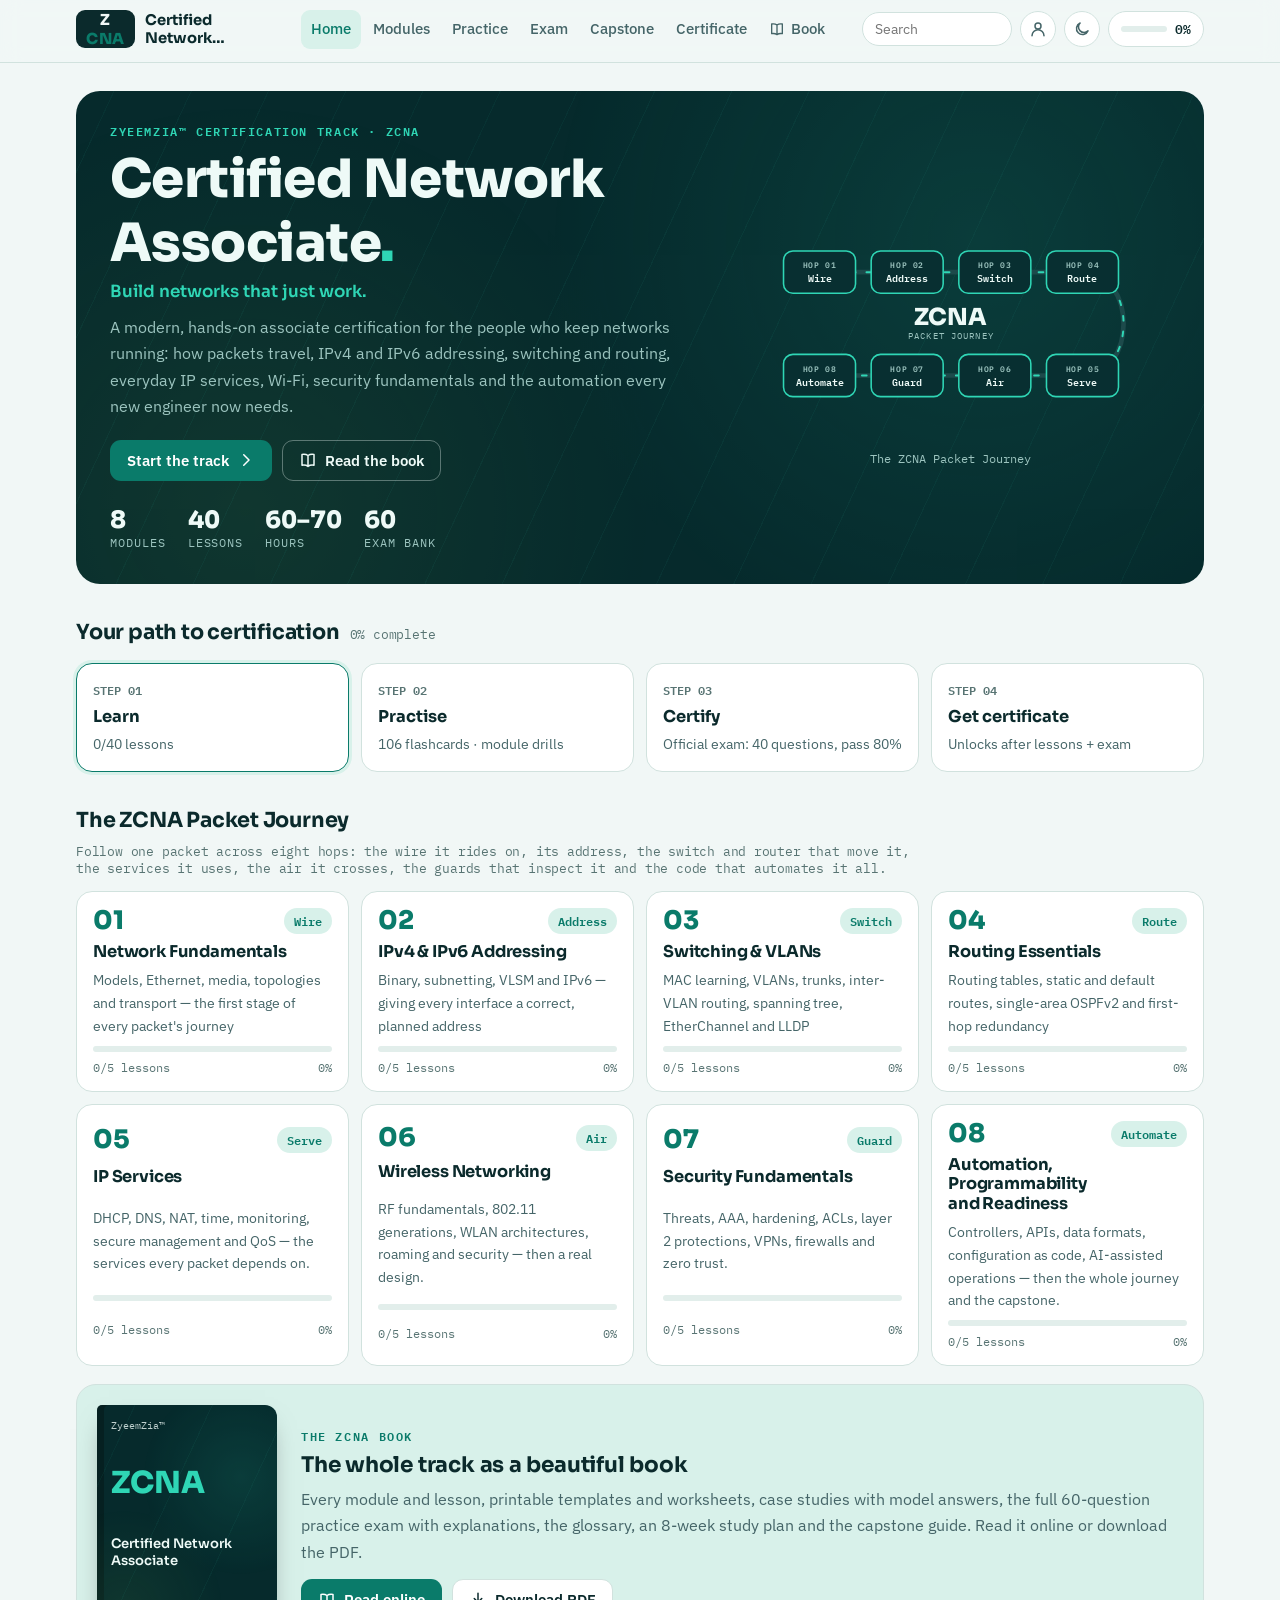
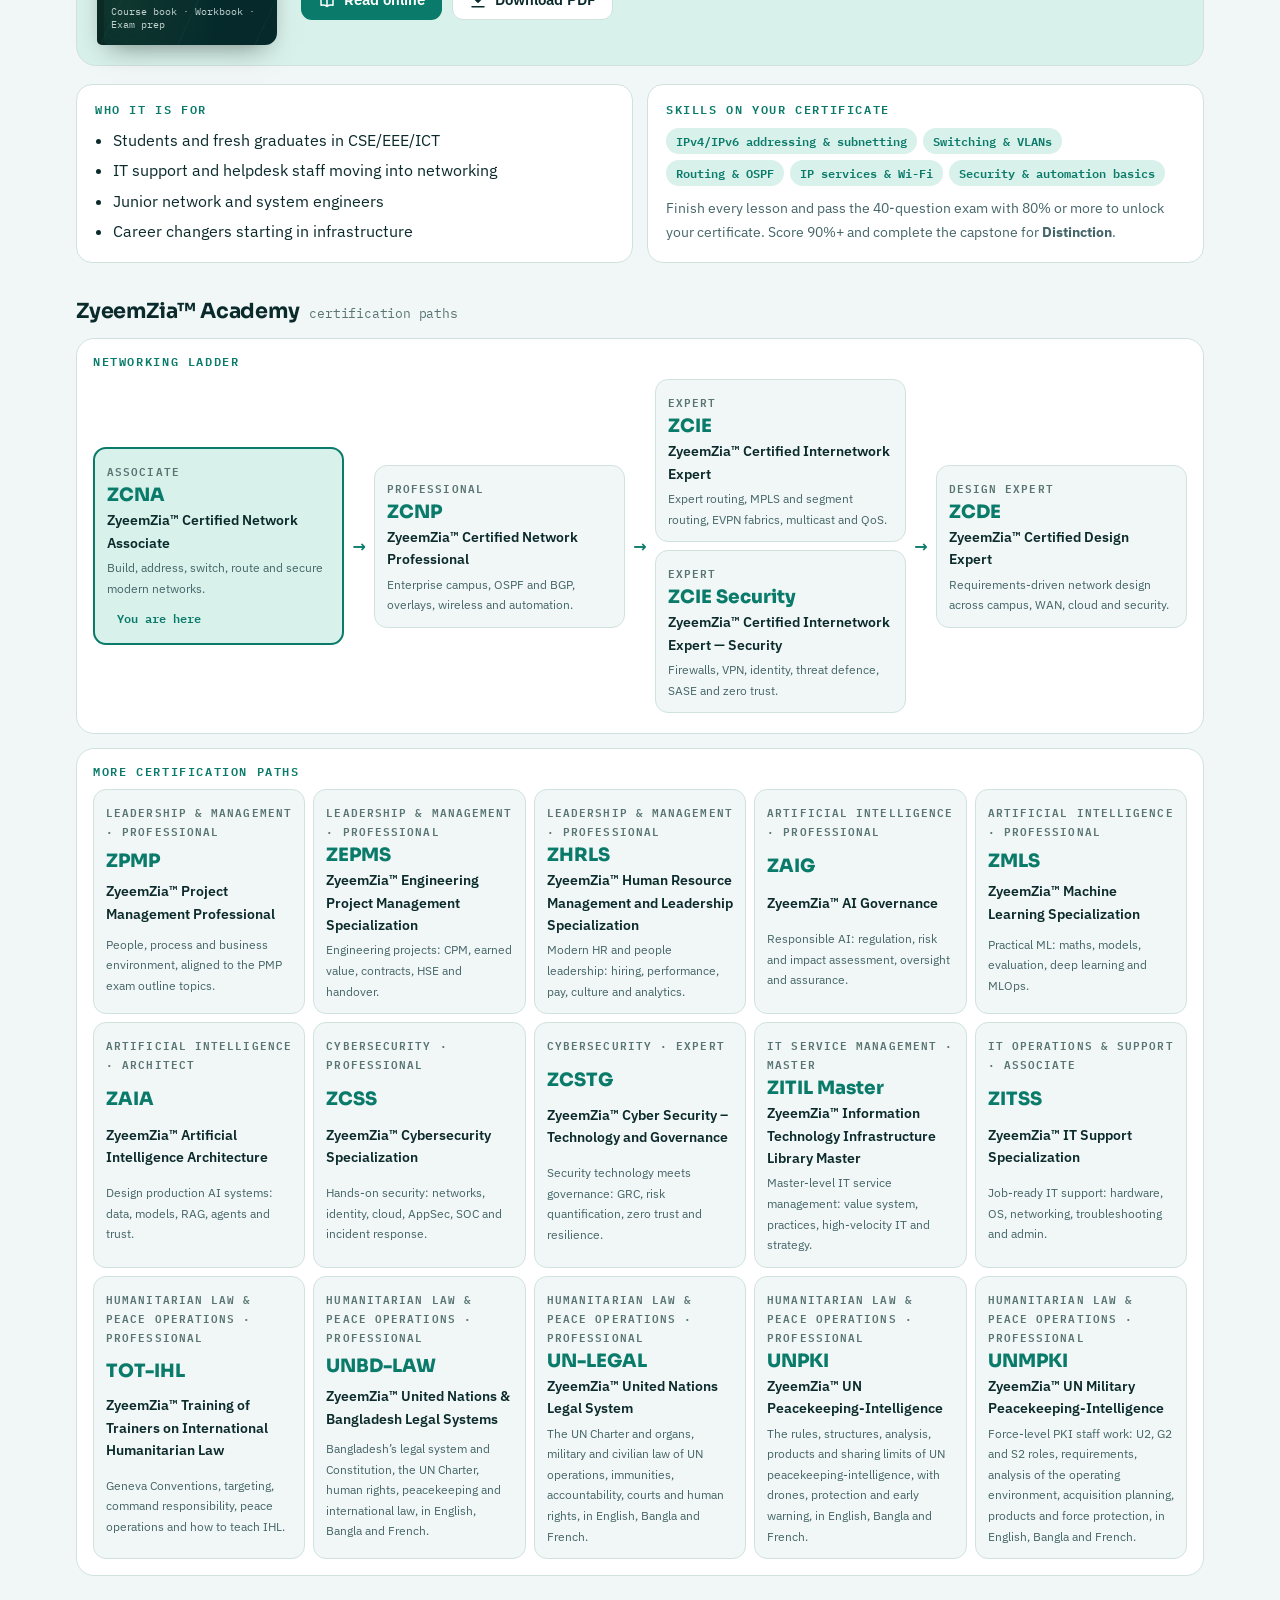
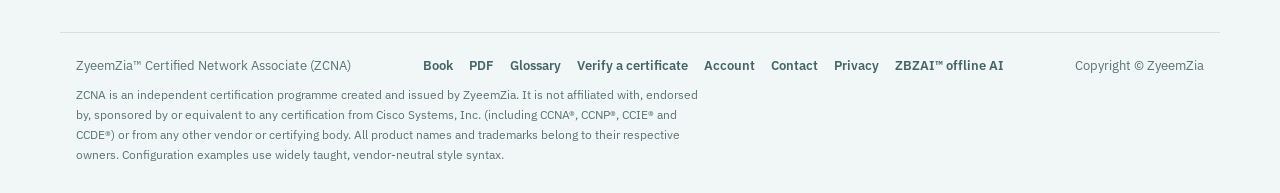
==== commit b501e548: "Footer: link to ZBZAI offline AI" ====
--- a/index.html
+++ b/index.html
@@ -43,7 +43,7 @@
 </header>
 <main id="view" class="view" tabindex="-1"><div class="boot" aria-label="Loading the course"><i></i><i></i><i></i></div></main>
 <footer class="site-foot">
-  <div class="row"><span>ZyeemZia™ Certified Network Associate (ZCNA)</span><span style="display:flex;gap:16px;flex-wrap:wrap"><a href="book.html" target="_blank" rel="noopener">Book</a><a href="ZCNA-Book.pdf" download>PDF</a><a href="#glossary">Glossary</a><a href="#verify/">Verify a certificate</a><a href="#account">Account</a><a href="#contact">Contact</a><a href="privacy.html">Privacy</a></span><span>Copyright © ZyeemZia</span></div>
+  <div class="row"><span>ZyeemZia™ Certified Network Associate (ZCNA)</span><span style="display:flex;gap:16px;flex-wrap:wrap"><a href="book.html" target="_blank" rel="noopener">Book</a><a href="ZCNA-Book.pdf" download>PDF</a><a href="#glossary">Glossary</a><a href="#verify/">Verify a certificate</a><a href="#account">Account</a><a href="#contact">Contact</a><a href="privacy.html">Privacy</a><a href="https://zbzai.zyeemzia.com/" target="_blank" rel="noopener">ZBZAI™ offline AI</a></span><span>Copyright © ZyeemZia</span></div>
   <p class="disc" id="disc"></p>
 </footer>
 <nav class="tabbar" id="tabbar" aria-label="Main mobile"></nav>
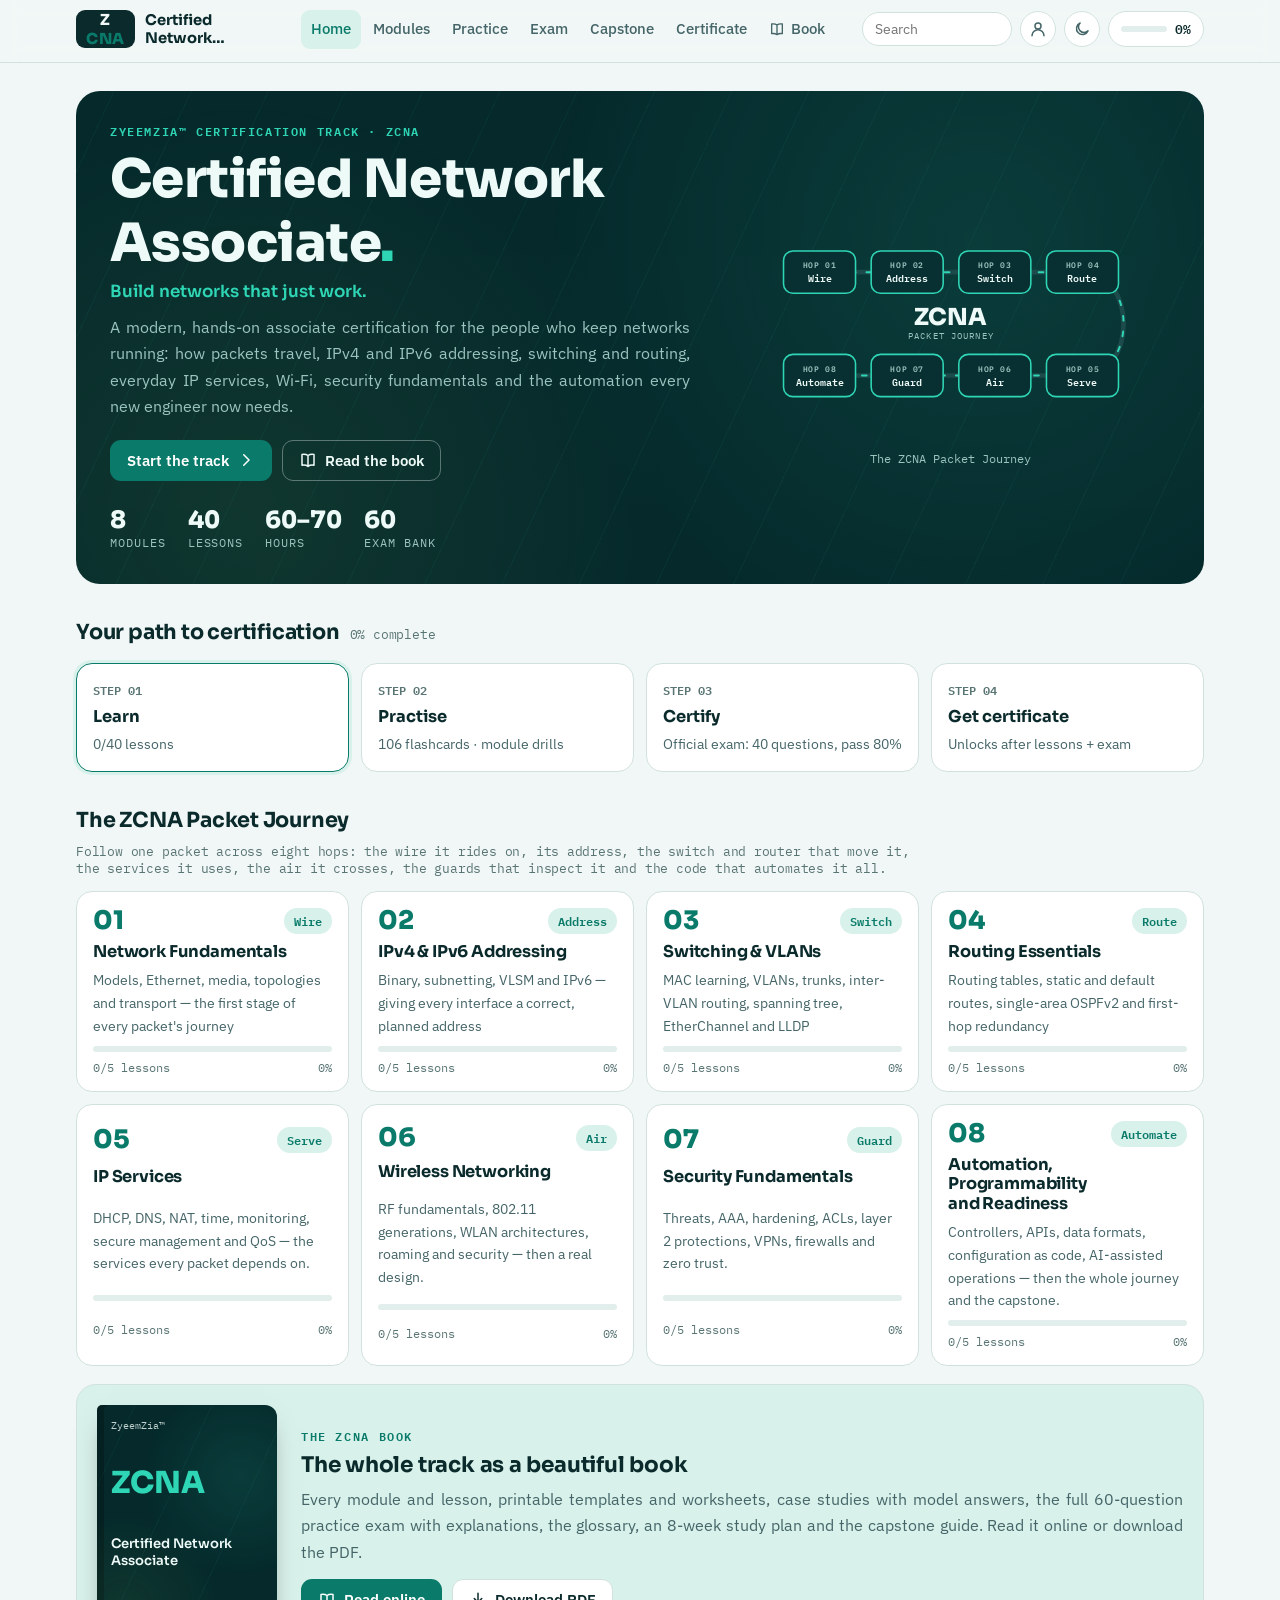
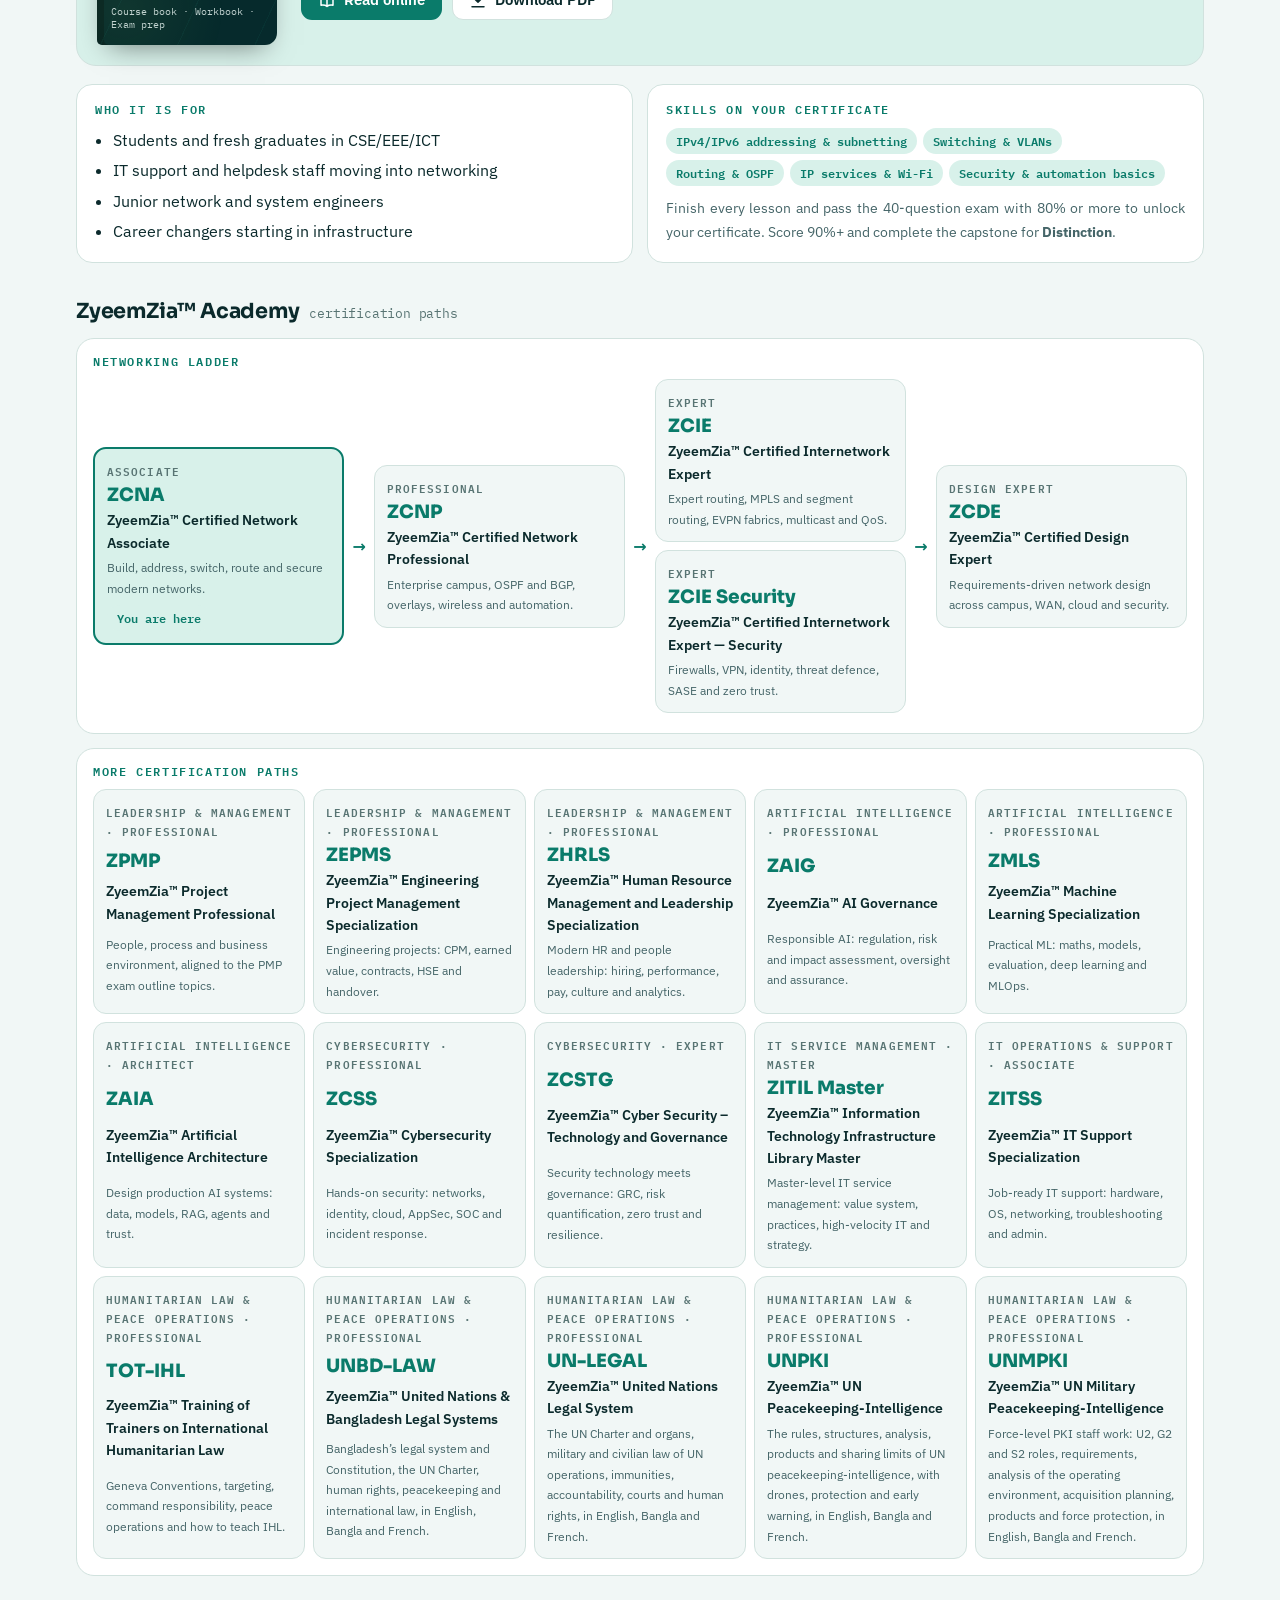
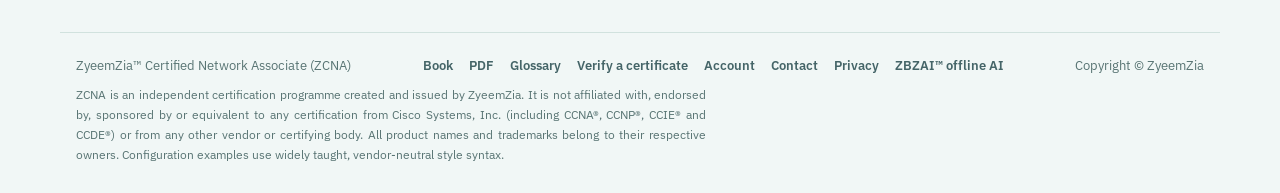
==== commit 68716327: "Justified writing as the house style" ====
--- a/index.html
+++ b/index.html
@@ -50,10 +50,11 @@
 <div class="toast" id="toast" role="status" aria-live="polite" hidden></div>
 <script defer src="core.js?v=756f940ff2"></script>
 <script defer src="figures.js?v=d0575e00c2"></script>
-<script defer src="family.js?v=e513134adc"></script>
+<script defer src="family.js?v=e2194631f1"></script>
 <script defer src="data/track.js?v=09e1d32bff"></script>
 <script defer src="data/m1-4.js?v=1fa44242dc"></script>
 <script defer src="data/m5-8.js?v=8b5a29dca6"></script>
 <script defer src="app.js?v=317a90ee0c"></script>
+<script>/* ZyeemZia house style: justified writing. Paragraphs and list text that read left-aligned are justified; centred text, headings, buttons and columns too narrow to justify cleanly stay as they are. Copyright © ZyeemZia */(function(){var S='p,li,dd,blockquote';function j(r){if(!r||!r.querySelectorAll)return;var L=r.querySelectorAll(S);for(var i=0;i<L.length;i++){var e=L[i];if(e.getAttribute('data-zj'))continue;e.setAttribute('data-zj','1');var a=getComputedStyle(e).textAlign;if(a==='start'||a==='left'||a==='-webkit-auto'){var w=e.clientWidth;if(!w||w>=280)e.style.textAlign='justify'}}}function go(){j(document);if(!window.MutationObserver)return;new MutationObserver(function(m){for(var i=0;i<m.length;i++){var N=m[i].addedNodes;for(var k=0;k<N.length;k++){var n=N[k];if(n.nodeType===1)j(n.matches&&n.matches(S)?n.parentNode:n)}}}).observe(document.body,{childList:true,subtree:true})}if(document.readyState==='loading')document.addEventListener('DOMContentLoaded',go);else go()})()</script>
 </body>
 </html>
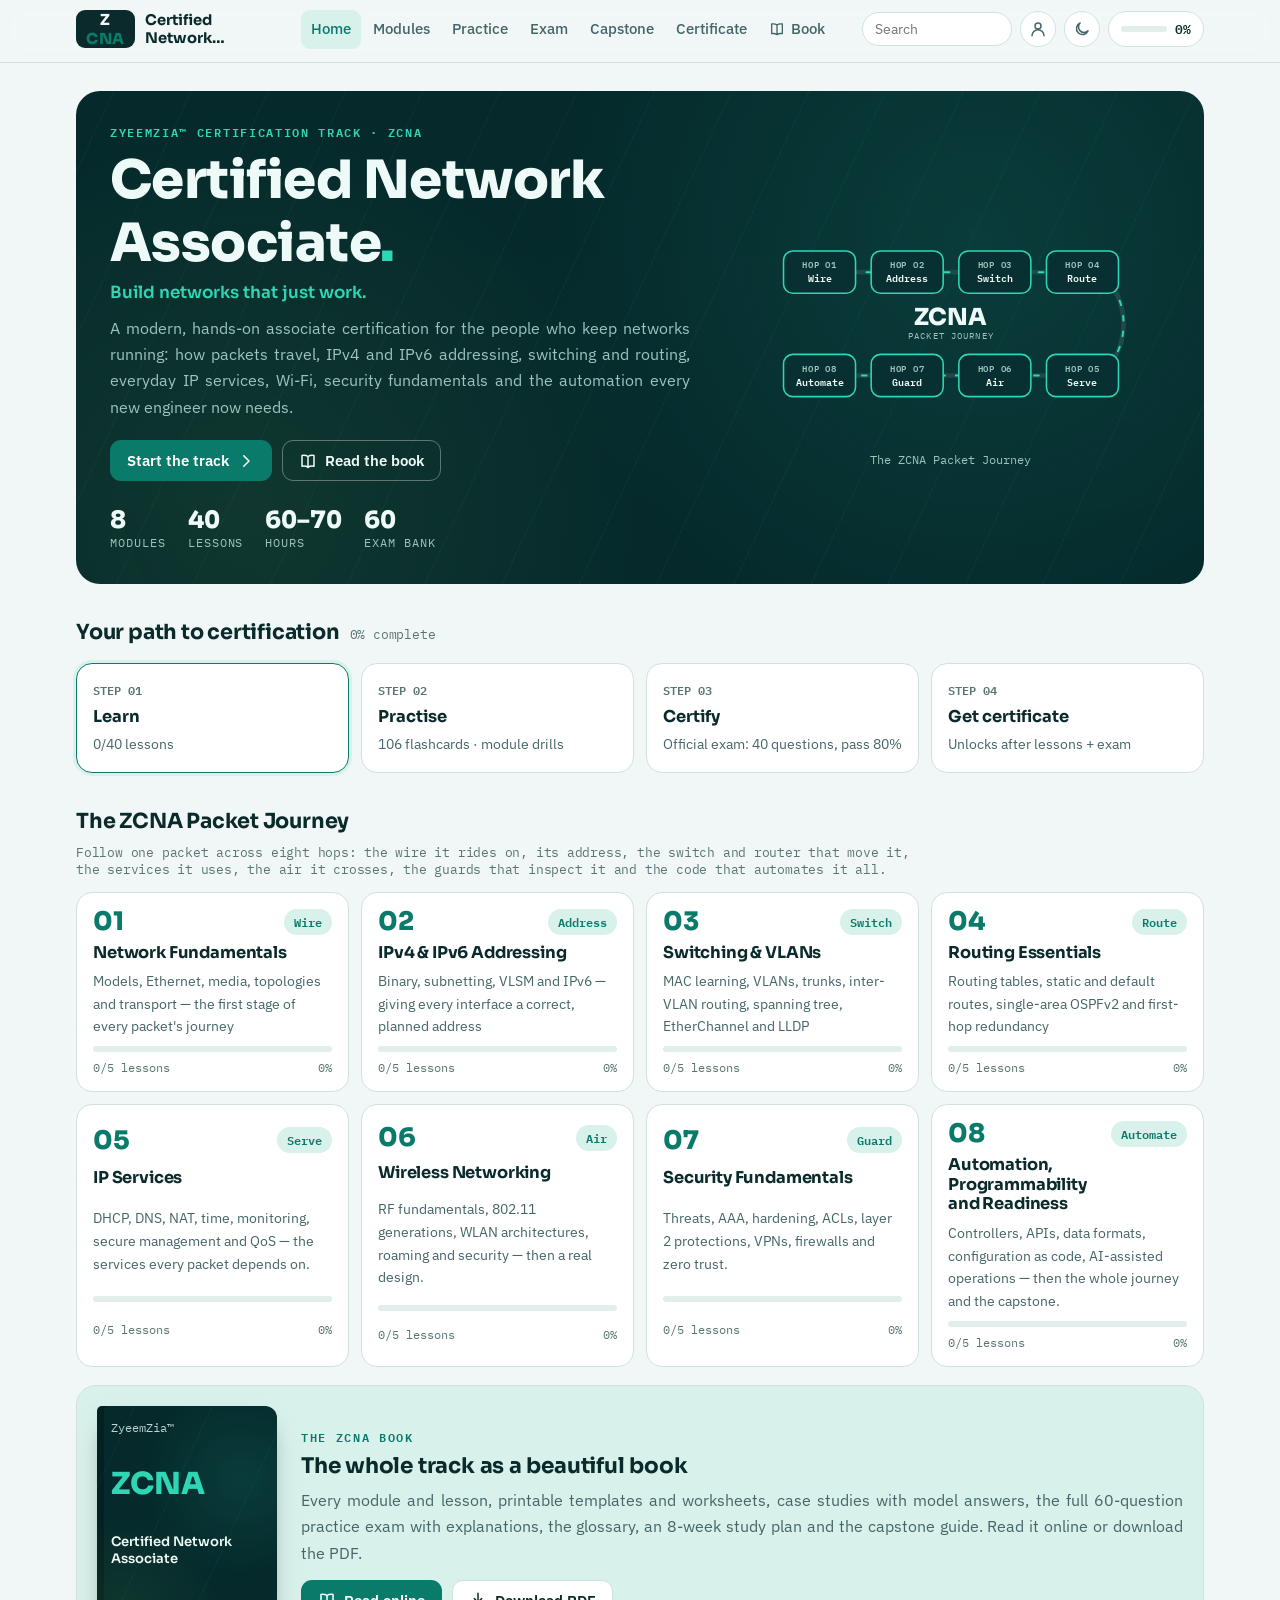
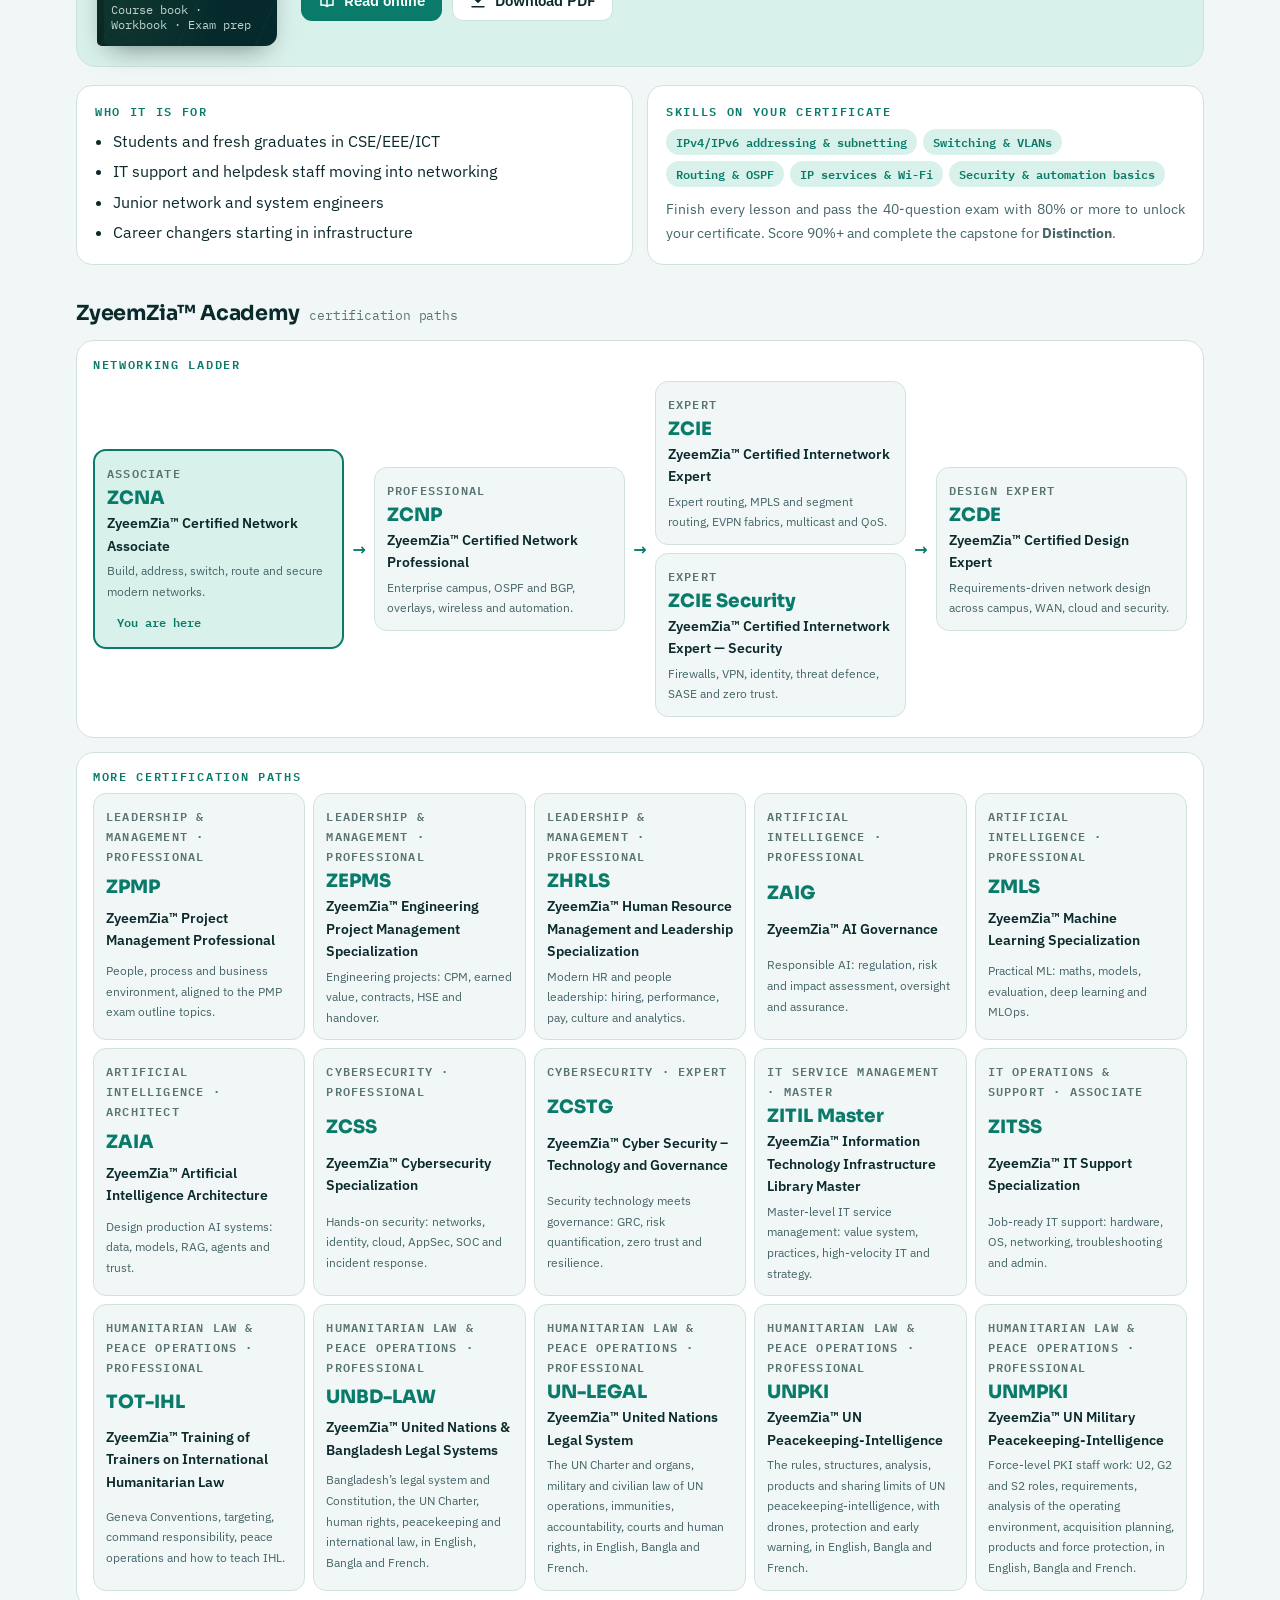
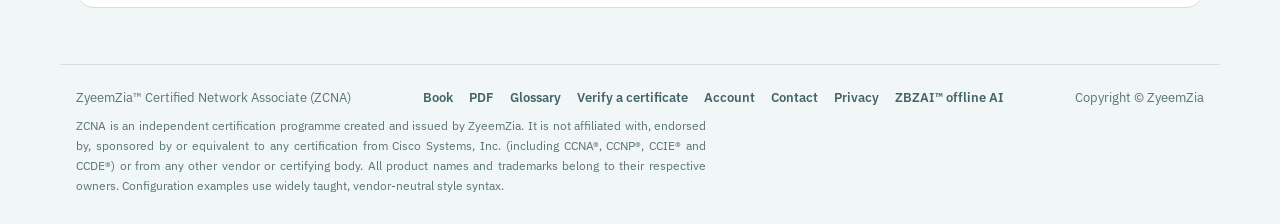
==== commit 9288424d: "Readable sizes: 12px minimum text and even spacing" ====
--- a/index.html
+++ b/index.html
@@ -24,7 +24,7 @@
 <link rel="stylesheet" href="theme.css?v=4fc7e31caa">
 <link rel="preload" href="fonts/IBMPlexSans-400-latin-a68a20.woff2" as="font" type="font/woff2" crossorigin>
 <link rel="preload" href="fonts/Sora-500-latin-4fa0aa.woff2" as="font" type="font/woff2" crossorigin>
-<link rel="stylesheet" href="app.css?v=385b0e401c">
+<link rel="stylesheet" href="app.css?v=af9be1b363">
 </head>
 <body>
 <header class="topbar">
--- a/app.css
+++ b/app.css
@@ -1,4 +1,6 @@
 /* ZyeemZia certification engine — site styles. Colours and faces come from theme.css (per track). */
+/* Form controls use the page font; browsers otherwise fall back to Arial. */
+button, input, select, textarea { font-family: inherit; }
 * { box-sizing: border-box; }
 [hidden] { display: none !important; }
 html { -webkit-text-size-adjust: 100%; }
@@ -10,7 +12,7 @@
 p { margin: 0; }
 code { font: .9em var(--f-mono); background: var(--surface-2); padding: 1px 6px; border-radius: 5px; }
 .muted { color: var(--ink-2); }
-.eyebrow { font: 600 .72rem/1.2 var(--f-mono); letter-spacing: .14em; text-transform: uppercase; color: var(--accent); }
+.eyebrow { font: 600 .75rem/1.2 var(--f-mono); letter-spacing: .14em; text-transform: uppercase; color: var(--accent); }
 
 /* ---------- chrome ---------- */
 .topbar { position: sticky; top: 0; padding-top: env(safe-area-inset-top, 0px); z-index: 30; background: color-mix(in srgb, var(--bg) 88%, transparent); backdrop-filter: blur(10px) saturate(1.3); -webkit-backdrop-filter: blur(10px) saturate(1.3); border-bottom: 1px solid var(--line); }
@@ -20,7 +22,7 @@
 .brand-mark i { font-style: normal; color: var(--accent); }
 .brand-text { display: flex; flex-direction: column; line-height: 1.15; }
 .brand-text b { font: 700 .92rem var(--f-display); }
-.brand-text small { font: 500 .7rem var(--f-mono); color: var(--ink-2); letter-spacing: .04em; }
+.brand-text small { font: 500 .75rem var(--f-mono); color: var(--ink-2); letter-spacing: .04em; }
 .mainnav { display: flex; gap: 2px; margin-left: 8px; }
 .mainnav a { text-decoration: none; color: var(--ink-2); padding: 7px 10px; border-radius: 9px; font-weight: 500; font-size: .93rem; white-space: nowrap; display: inline-flex; gap: 6px; align-items: center; }
 .mainnav a:hover { background: var(--surface-2); color: var(--ink); }
@@ -76,14 +78,14 @@
 .hero-stats { display: flex; gap: 22px; flex-wrap: wrap; margin-top: 24px; }
 .hero-stats div { display: grid; }
 .hero-stats b { font: 800 1.5rem var(--f-display); color: var(--hero-ink); font-variant-numeric: tabular-nums; }
-.hero-stats span { font: 500 .74rem var(--f-mono); color: var(--hero-ink-2); text-transform: uppercase; letter-spacing: .08em; }
+.hero-stats span { font: 500 .75rem var(--f-mono); color: var(--hero-ink-2); text-transform: uppercase; letter-spacing: .08em; }
 .hero-sig { display: grid; justify-items: center; gap: 8px; }
 .hero-sig .sg { width: 100%; max-width: 360px; height: auto; }
 .hero-sig figcaption { font: 500 .78rem var(--f-mono); color: var(--hero-ink-2); text-align: center; }
 
 .path { display: grid; grid-template-columns: repeat(4, minmax(0, 1fr)); gap: 12px; margin-top: 18px; }
 .path-step { padding: 16px; border-radius: 16px; background: var(--surface); border: 1px solid var(--line); display: grid; gap: 6px; position: relative; }
-.path-step .n { font: 700 .74rem var(--f-mono); color: var(--ink-3); }
+.path-step .n { font: 700 .75rem var(--f-mono); color: var(--ink-3); }
 .path-step b { font: 700 1.02rem var(--f-display); }
 .path-step small { color: var(--ink-2); font-size: .85rem; }
 .path-step.done { border-color: var(--good); }
@@ -97,7 +99,7 @@
 .mod-num { font: 800 1.6rem/1 var(--f-display); color: var(--accent); }
 .mod-card h3 { font-size: 1.02rem; }
 .mod-card p { font-size: .86rem; color: var(--ink-2); }
-.mod-card .meta { display: flex; justify-content: space-between; font: 500 .74rem var(--f-mono); color: var(--ink-3); }
+.mod-card .meta { display: flex; justify-content: space-between; font: 500 .75rem var(--f-mono); color: var(--ink-3); }
 .book-banner { display: grid; grid-template-columns: 180px minmax(0, 1fr); gap: 24px; align-items: center; padding: 20px; border-radius: 20px; background: var(--accent-soft); border: 1px solid var(--line); margin-top: 18px; }
 .bb-cover { aspect-ratio: 3/4; border-radius: 5px 12px 12px 5px; background: var(--hero-bg); color: var(--hero-ink); padding: 14px; display: flex; flex-direction: column; justify-content: space-between; text-decoration: none; box-shadow: inset 7px 0 0 rgba(0,0,0,.25), 0 12px 26px -12px rgba(0,0,0,.5); position: relative; overflow: hidden; transition: transform .2s; }
 .bb-cover:hover { transform: rotate(-2deg) translateY(-3px); }
@@ -105,7 +107,7 @@
 .bb-cover > *:not(.motif) { position: relative; }
 .bb-cover b { font: 800 1.9rem/1 var(--f-display); color: var(--hero-accent); }
 .bb-cover span { font: 600 .82rem/1.3 var(--f-display); }
-.bb-cover small { font: 500 .62rem var(--f-mono); opacity: .8; }
+.bb-cover small { font: 500 .75rem var(--f-mono); opacity: .8; }
 .bb-text { display: grid; gap: 8px; min-width: 0; }
 .bb-text h2 { font-size: 1.35rem; }
 .two { display: grid; grid-template-columns: minmax(0, 1fr) minmax(0, 1fr); gap: 14px; }
@@ -136,7 +138,7 @@
 .blk-title { font-size: 1.12rem; margin-bottom: 8px; }
 .b-text { font-size: 1.04rem; }
 .callout { padding: 14px 16px; border-radius: 14px; border-left: 4px solid var(--c); background: color-mix(in srgb, var(--c) 9%, var(--surface)); }
-.callout .ct { font: 700 .72rem var(--f-mono); letter-spacing: .12em; text-transform: uppercase; color: var(--c); display: block; margin-bottom: 4px; }
+.callout .ct { font: 700 .75rem var(--f-mono); letter-spacing: .12em; text-transform: uppercase; color: var(--c); display: block; margin-bottom: 4px; }
 .callout b.h { display: block; font-family: var(--f-display); margin-bottom: 2px; }
 .callout.insight { --c: var(--accent-2); } .callout.warning { --c: var(--bad); } .callout.example { --c: var(--good); } .callout.pro { --c: var(--accent); } .callout.definition { --c: var(--ink-2); }
 .keypoints { padding: 16px 18px; border-radius: 14px; background: var(--surface); border: 1px solid var(--line); }
@@ -168,7 +170,7 @@
 .flow-i + .flow-i::after { content: ""; position: absolute; left: -7px; top: calc(50% - 4px); border: 5px solid transparent; border-left-color: var(--accent); }
 .flow-i b { font: 700 .92rem var(--f-display); }
 .flow-i span { font-size: .82rem; color: var(--ink-2); }
-.flow-i .k { font: 700 .7rem var(--f-mono); color: var(--accent); }
+.flow-i .k { font: 700 .75rem var(--f-mono); color: var(--accent); }
 .layers { display: grid; gap: 6px; }
 .layer { display: grid; grid-template-columns: 170px minmax(0, 1fr); border-radius: 12px; overflow: hidden; border: 1px solid var(--line); background: var(--surface); }
 .layer > b { background: color-mix(in srgb, var(--accent) calc(var(--d) * 1%), var(--surface)); color: var(--ink); padding: 10px 12px; font: 700 .88rem var(--f-display); display: flex; align-items: center; }
@@ -176,7 +178,7 @@
 .layer .parts span { font: 500 .8rem var(--f-mono); padding: 3px 9px; border-radius: 7px; background: var(--surface-2); border: 1px solid var(--line); }
 .formula { display: grid; grid-template-columns: repeat(auto-fill, minmax(230px, 1fr)); gap: 10px; }
 .fm { padding: 14px; border-radius: 14px; background: var(--surface); border: 1px solid var(--line); display: grid; gap: 4px; }
-.fm small { font: 600 .72rem var(--f-mono); color: var(--ink-3); text-transform: uppercase; letter-spacing: .08em; }
+.fm small { font: 600 .75rem var(--f-mono); color: var(--ink-3); text-transform: uppercase; letter-spacing: .08em; }
 .fm code { font-size: 1rem; background: var(--accent-soft); color: var(--ink); padding: 6px 10px; justify-self: start; max-width: 100%; overflow-wrap: anywhere; white-space: normal; }
 .fm p { font-size: .88rem; color: var(--ink-2); }
 .case { border-radius: 16px; border: 1px solid var(--line); background: var(--surface); overflow: hidden; }
@@ -286,19 +288,19 @@
 .sg-node circle { fill: var(--sg-node); stroke: var(--sg-accent); stroke-width: 2; transition: transform .15s; }
 .sg-node.done circle { fill: var(--sg-accent); }
 .sg-node.done text { fill: var(--sg-node); }
-.sg-node .sg-n { font-size: 11px; fill: var(--sg-ink-2); font-weight: 600; }
+.sg-node .sg-n { font-size: 12px; fill: var(--sg-ink-2); font-weight: 600; }
 .sg-node .sg-c { font-size: 12px; fill: var(--sg-ink); font-weight: 700; }
 a.sg-node:hover circle, a.sg-layer:hover rect { stroke-width: 3.5; }
 .sg-title { font: 800 30px var(--f-display) !important; fill: var(--sg-ink); }
 .sg-sub { font-size: 12px; fill: var(--sg-ink-2); letter-spacing: .12em; text-transform: uppercase; }
 .sg-layer rect { fill: var(--sg-node); stroke: var(--sg-accent); stroke-width: 1.5; }
 .sg-layer.done rect { fill: color-mix(in srgb, var(--sg-accent) 30%, var(--sg-node)); }
-.sg-layer .sg-n { font-size: 11px; fill: var(--sg-ink-2); }
+.sg-layer .sg-n { font-size: 12px; fill: var(--sg-ink-2); }
 .sg-layer .sg-c { font-size: 13px; font-weight: 700; fill: var(--sg-ink); }
-.sg-layer .sg-t { font-size: 10.5px; fill: var(--sg-ink-2); }
+.sg-layer .sg-t { font-size: 12px; fill: var(--sg-ink-2); }
 .sg-trust rect { fill: none; stroke: var(--sg-accent-2); stroke-width: 2.5; stroke-dasharray: 8 5; }
 .sg-trust.done rect { stroke-dasharray: none; }
-.sg-trust text { font-size: 11.5px; font-weight: 700; fill: var(--sg-accent-2); }
+.sg-trust text { font-size: 12px; font-weight: 700; fill: var(--sg-accent-2); }
 
 .toast { position: fixed; left: 50%; transform: translateX(-50%); bottom: calc(24px + env(safe-area-inset-bottom, 0px)); z-index: 70; background: var(--ink); color: var(--bg); padding: 10px 18px; border-radius: 12px; font-size: .92rem; max-width: calc(100% - 32px); }
 .confetti { position: fixed; inset: 0; width: 100%; height: 100%; pointer-events: none; z-index: 80; }
@@ -311,13 +313,14 @@
 @media (max-width: 860px) {
   .mainnav { display: none; }
   .tabbar { display: grid; grid-template-columns: repeat(5, minmax(0, 1fr)); position: fixed; left: 0; right: 0; bottom: 0; z-index: 40; background: var(--surface); border-top: 1px solid var(--line); padding-bottom: env(safe-area-inset-bottom, 0px); padding-left: env(safe-area-inset-left, 0px); padding-right: env(safe-area-inset-right, 0px); }
-  .tabbar a { display: flex; flex-direction: column; align-items: center; gap: 2px; padding: 8px 2px 7px; text-decoration: none; color: var(--ink-2); font-size: .7rem; font-weight: 600; }
+  .tabbar a { display: flex; flex-direction: column; align-items: center; gap: 2px; padding: 8px 2px 7px; text-decoration: none; color: var(--ink-2); font-size: .75rem; font-weight: 600; }
   .tabbar a[aria-current="page"] { color: var(--accent); }
   .site-foot { padding-bottom: calc(84px + env(safe-area-inset-bottom, 0px)); }
   .toast { bottom: calc(80px + env(safe-area-inset-bottom, 0px)); }
   .hero { grid-template-columns: 1fr; padding: 24px; }
   .path, .rules { grid-template-columns: repeat(2, minmax(0, 1fr)); }
-  .two { grid-template-columns: 1fr; }
+  .two { grid-template-columns: minmax(0, 1fr); }
+  .list-card .chip { white-space: normal; }
 }
 @media (max-width: 560px) {
   .mod-grid { grid-template-columns: 1fr; }
@@ -354,7 +357,7 @@
 .sn-in input { padding: 11px 14px; border-radius: 11px; border: 1px solid var(--line); background: var(--bg); color: var(--ink); font: 600 1.05rem var(--f-mono); }
 .sn-grid { display: grid; grid-template-columns: repeat(auto-fill, minmax(170px, 1fr)); gap: 8px; }
 .sn-grid div { padding: 10px 12px; border-radius: 10px; background: var(--surface-2); display: grid; gap: 2px; min-width: 0; }
-.sn-grid small { font: 600 .7rem var(--f-mono); color: var(--ink-3); text-transform: uppercase; letter-spacing: .06em; }
+.sn-grid small { font: 600 .75rem var(--f-mono); color: var(--ink-3); text-transform: uppercase; letter-spacing: .06em; }
 .sn-grid b { font: 600 .95rem var(--f-mono); overflow-wrap: anywhere; }
 /* ---------- academy ladder ---------- */
 .academy { display: grid; grid-template-columns: minmax(0, 2.4fr) minmax(0, 1fr); gap: 14px; }
@@ -371,7 +374,7 @@
 .ac-card.soon b { color: var(--ink-2); }
 .ac-card.soon .chip { justify-self: start; }
 .ac-card b { font: 800 1.15rem var(--f-display); color: var(--accent); }
-.ac-lv { font: 600 .68rem var(--f-mono); text-transform: uppercase; letter-spacing: .1em; color: var(--ink-3); }
+.ac-lv { font: 600 .75rem var(--f-mono); text-transform: uppercase; letter-spacing: .1em; color: var(--ink-3); }
 .ac-n { font-size: .85rem; font-weight: 600; }
 .ac-card small { font-size: .78rem; color: var(--ink-2); }
 .ac-card .chip { justify-self: start; margin-top: 4px; }
@@ -383,7 +386,7 @@
 .sg-node rect, .sg-node polygon { fill: var(--sg-node); stroke: var(--sg-accent); stroke-width: 2; }
 .sg-node.done rect, .sg-node.done polygon { fill: color-mix(in srgb, var(--sg-accent) 35%, var(--sg-node)); }
 .sg-path text, .sg-hex text, .sg-blueprint text { text-anchor: middle; }
-.sg-path .sg-n, .sg-hex .sg-n, .sg-blueprint .sg-n { font-size: 10px; fill: var(--sg-ink-2); letter-spacing: .08em; }
+.sg-path .sg-n, .sg-hex .sg-n, .sg-blueprint .sg-n { font-size: 12px; fill: var(--sg-ink-2); letter-spacing: .08em; }
 .sg-path .sg-c, .sg-hex .sg-c, .sg-blueprint .sg-c { font-size: 12.5px; font-weight: 700; fill: var(--sg-ink); }
 a.sg-node:hover rect, a.sg-node:hover polygon { stroke-width: 3.5; }
 .sg-dim { stroke: var(--sg-accent-2); stroke-width: 1.2; }
@@ -480,41 +483,41 @@
 .fig .k-attacker .ic { stroke: var(--bad); } .fig .k-attacker .f-soft { fill: var(--bad-soft); }
 .fig .k-cloud .ic, .fig .k-model .ic { stroke: var(--accent-2); } .fig .k-cloud .f-soft, .fig .k-model .f-soft { fill: var(--accent-2-soft); } .fig .k-model .f-ac { fill: var(--accent-2); }
 .fig .lbl { font-size: 13px; font-weight: 700; text-anchor: middle; }
-.fig .sub { font: 11px var(--f-mono); fill: var(--ink-2); text-anchor: middle; }
+.fig .sub { font: 12px var(--f-mono); fill: var(--ink-2); text-anchor: middle; }
 .fig .lnk { stroke: var(--ink-3); stroke-width: 2.2; fill: none; }
 .fig .lnk.dashed { stroke-dasharray: 7 5; } .fig .lnk.wireless { stroke-dasharray: 2 6; stroke-linecap: round; }
 .fig .lnk.tunnel { stroke: var(--accent-2); stroke-width: 3; stroke-dasharray: 10 6; } .fig .lnk.bold { stroke-width: 4.5; } .fig .lnk.attack { stroke: var(--bad); stroke-dasharray: 7 5; }
-.fig .lnk-t { font: 10.5px var(--f-mono); fill: var(--ink-2); text-anchor: middle; }
-.fig .lnk-e { font: 600 10px var(--f-mono); fill: var(--accent); text-anchor: middle; }
+.fig .lnk-t { font: 12px var(--f-mono); fill: var(--ink-2); text-anchor: middle; }
+.fig .lnk-e { font: 600 12px var(--f-mono); fill: var(--accent); text-anchor: middle; }
 .fig .zone rect { fill: var(--surface-2); stroke: var(--line); stroke-width: 1.5; stroke-dasharray: 6 5; }
 .fig .zone.t-accent rect { fill: var(--accent-soft); stroke: var(--accent); } .fig .zone.t-warn rect { fill: var(--warn-soft); stroke: var(--warn); }
 .fig .zone.t-bad rect { fill: var(--bad-soft); stroke: var(--bad); } .fig .zone.t-good rect { fill: var(--good-soft); stroke: var(--good); }
-.fig .zone-t { font: 700 10px var(--f-mono); letter-spacing: .1em; text-transform: uppercase; fill: var(--ink-2); }
+.fig .zone-t { font: 700 12px var(--f-mono); letter-spacing: .1em; text-transform: uppercase; fill: var(--ink-2); }
 /* sequence */
 .fig .life { stroke: var(--line); stroke-width: 2; stroke-dasharray: 4 5; }
 .fig .actor { fill: var(--accent-soft); stroke: var(--accent); stroke-width: 1.5; }
 .fig .actor-t { font-size: 13px; font-weight: 700; text-anchor: middle; }
 .fig .msg { stroke: var(--ink-2); stroke-width: 2; fill: none; } .fig .msg.reply { stroke-dasharray: 6 4; }
 .fig .msg-t { font-size: 12.5px; font-weight: 600; text-anchor: middle; }
-.fig .msg-n { font: 10.5px var(--f-mono); fill: var(--ink-3); text-anchor: middle; }
-.fig .seq-n { fill: var(--accent); } .fig .seq-nt { font: 700 9.5px var(--f-mono); fill: var(--accent-ink); text-anchor: middle; }
+.fig .msg-n { font: 12px var(--f-mono); fill: var(--ink-3); text-anchor: middle; }
+.fig .seq-n { fill: var(--accent); } .fig .seq-nt { font: 700 12px var(--f-mono); fill: var(--accent-ink); text-anchor: middle; }
 /* packet */
 .fig .pk { fill: var(--accent-soft); stroke: var(--surface); stroke-width: 2; } .fig .pk.alt { fill: var(--surface-2); }
-.fig .pk-t { font-weight: 700; text-anchor: middle; } .fig .pk-b { font: 9.5px var(--f-mono); fill: var(--ink-3); text-anchor: middle; }
-.fig .bit-t { font: 10px var(--f-mono); fill: var(--ink-3); } .fig .bit-k { stroke: var(--line); stroke-width: 1; }
+.fig .pk-t { font-weight: 700; text-anchor: middle; } .fig .pk-b { font: 12px var(--f-mono); fill: var(--ink-3); text-anchor: middle; }
+.fig .bit-t { font: 12px var(--f-mono); fill: var(--ink-3); } .fig .bit-k { stroke: var(--line); stroke-width: 1; }
 /* cycle */
 .fig .cyc-ring { fill: none; stroke: var(--line); stroke-width: 1; stroke-dasharray: 2 6; }
 .fig .cyc-arc { fill: none; stroke: var(--accent); stroke-width: 2.4; stroke-linecap: round; } .fig-cycle .arw { fill: var(--accent); }
 .fig .cyc-p { fill: var(--surface); stroke: var(--accent); stroke-width: 1.8; }
 .fig .cyc-t { font-size: 13px; font-weight: 700; text-anchor: middle; }
-.fig .cyc-n { fill: var(--accent); } .fig .cyc-nt { font: 700 11px var(--f-mono); fill: var(--accent-ink); text-anchor: middle; }
+.fig .cyc-n { fill: var(--accent); } .fig .cyc-nt { font: 700 12px var(--f-mono); fill: var(--accent-ink); text-anchor: middle; }
 .fig .cyc-c { fill: var(--accent-soft); } .fig .cyc-ct { font-size: 14px; font-weight: 800; fill: var(--accent); text-anchor: middle; }
 .fig-legend { margin: 12px 0 0; padding-left: 1.4em; display: grid; gap: 4px; font-size: .9rem; color: var(--ink-2); }
 .fig-legend b { color: var(--ink); }
 /* chart */
 .fig .grid { stroke: var(--line); stroke-width: 1; } .fig .grid.zero { stroke: var(--ink-3); }
-.fig .ax-t { font: 11px var(--f-mono); fill: var(--ink-2); text-anchor: middle; } .fig .ax-l { font: 600 11px var(--f-body); fill: var(--ink-2); text-anchor: middle; }
-.fig .val { font: 600 10.5px var(--f-mono); fill: var(--ink); text-anchor: middle; } .fig .lg-t { font-size: 12px; fill: var(--ink-2); }
+.fig .ax-t { font: 12px var(--f-mono); fill: var(--ink-2); text-anchor: middle; } .fig .ax-l { font: 600 12px var(--f-body); fill: var(--ink-2); text-anchor: middle; }
+.fig .val { font: 600 12px var(--f-mono); fill: var(--ink); text-anchor: middle; } .fig .lg-t { font-size: 12px; fill: var(--ink-2); }
 .fig .cbar.s0, .fig .dot.s0 { fill: var(--accent); } .fig .cbar.s1, .fig .dot.s1 { fill: var(--accent-2); } .fig .cbar.s2, .fig .dot.s2 { fill: var(--warn); } .fig .cbar.s3, .fig .dot.s3 { fill: var(--ink-3); }
 .fig .ln { fill: none; stroke-width: 2.6; stroke-linejoin: round; } .fig .ln.s0 { stroke: var(--accent); } .fig .ln.s1 { stroke: var(--accent-2); } .fig .ln.s2 { stroke: var(--warn); } .fig .ln.s3 { stroke: var(--ink-3); }
 /* timeline */
@@ -522,7 +525,7 @@
 .tl::before { content: ""; position: absolute; left: 6px; right: 6px; top: 7px; height: 3px; border-radius: 3px; background: linear-gradient(90deg, var(--accent), var(--accent-2)); }
 .tl li { position: relative; min-width: 0; }
 .tl li::before { content: ""; position: absolute; top: -21px; left: 0; width: 11px; height: 11px; border-radius: 50%; background: var(--surface); border: 3px solid var(--accent); }
-.tl-when { display: block; font: 700 .72rem var(--f-mono); letter-spacing: .06em; color: var(--accent); text-transform: uppercase; }
+.tl-when { display: block; font: 700 .75rem var(--f-mono); letter-spacing: .06em; color: var(--accent); text-transform: uppercase; }
 .tl b { display: block; font-family: var(--f-display); font-size: .95rem; line-height: 1.3; margin: 2px 0 3px; }
 .tl p { margin: 0; font-size: .86rem; color: var(--ink-2); line-height: 1.45; }
 .tl.tl-v { grid-template-columns: minmax(0, 1fr); padding: 0 0 0 26px; gap: 12px; }
@@ -531,13 +534,13 @@
 /* matrix */
 .mx { display: grid; grid-template-columns: 26px minmax(0, 1fr); gap: 6px 8px; }
 .mx-y { display: flex; align-items: center; justify-content: center; }
-.mx-y span { writing-mode: vertical-rl; transform: rotate(180deg); font: 700 .7rem var(--f-mono); letter-spacing: .1em; text-transform: uppercase; color: var(--ink-3); white-space: nowrap; }
+.mx-y span { writing-mode: vertical-rl; transform: rotate(180deg); font: 700 .75rem var(--f-mono); letter-spacing: .1em; text-transform: uppercase; color: var(--ink-3); white-space: nowrap; }
 .mx-grid { display: grid; grid-template-columns: minmax(0, 1fr) minmax(0, 1fr); gap: 8px; }
 .mx-q { border: 1px solid var(--line); border-radius: 12px; padding: 12px 14px; background: var(--surface-2); min-width: 0; }
 .mx-q.q1 { background: var(--accent-soft); border-color: var(--accent); }
 .mx-q b { display: block; font-family: var(--f-display); font-size: .95rem; margin-bottom: 4px; }
 .mx-q ul { margin: 0; padding-left: 1.1em; font-size: .86rem; color: var(--ink-2); line-height: 1.45; }
-.mx-x { grid-column: 2; text-align: center; font: 700 .7rem var(--f-mono); letter-spacing: .1em; text-transform: uppercase; color: var(--ink-3); }
+.mx-x { grid-column: 2; text-align: center; font: 700 .75rem var(--f-mono); letter-spacing: .1em; text-transform: uppercase; color: var(--ink-3); }
 /* tree */
 .tree, .tree ul { list-style: none; margin: 0; padding: 0; display: flex; justify-content: center; }
 /* as wide as the space allows, never narrower than its words; wider trees scroll from the left edge */
@@ -576,4 +579,4 @@
   .tree > li::before, .tree > li::after { display: none !important; }
   .tr-n { display: inline-block; text-align: left; max-width: 100%; }
 }
-.fig:has(.fig-scroll.more)::after { content: "↔  Swipe sideways to see the whole diagram"; display: block; margin-top: 8px; font: 600 .72rem var(--f-mono); letter-spacing: .04em; color: var(--ink-3); }
+.fig:has(.fig-scroll.more)::after { content: "↔  Swipe sideways to see the whole diagram"; display: block; margin-top: 8px; font: 600 .75rem var(--f-mono); letter-spacing: .04em; color: var(--ink-3); }
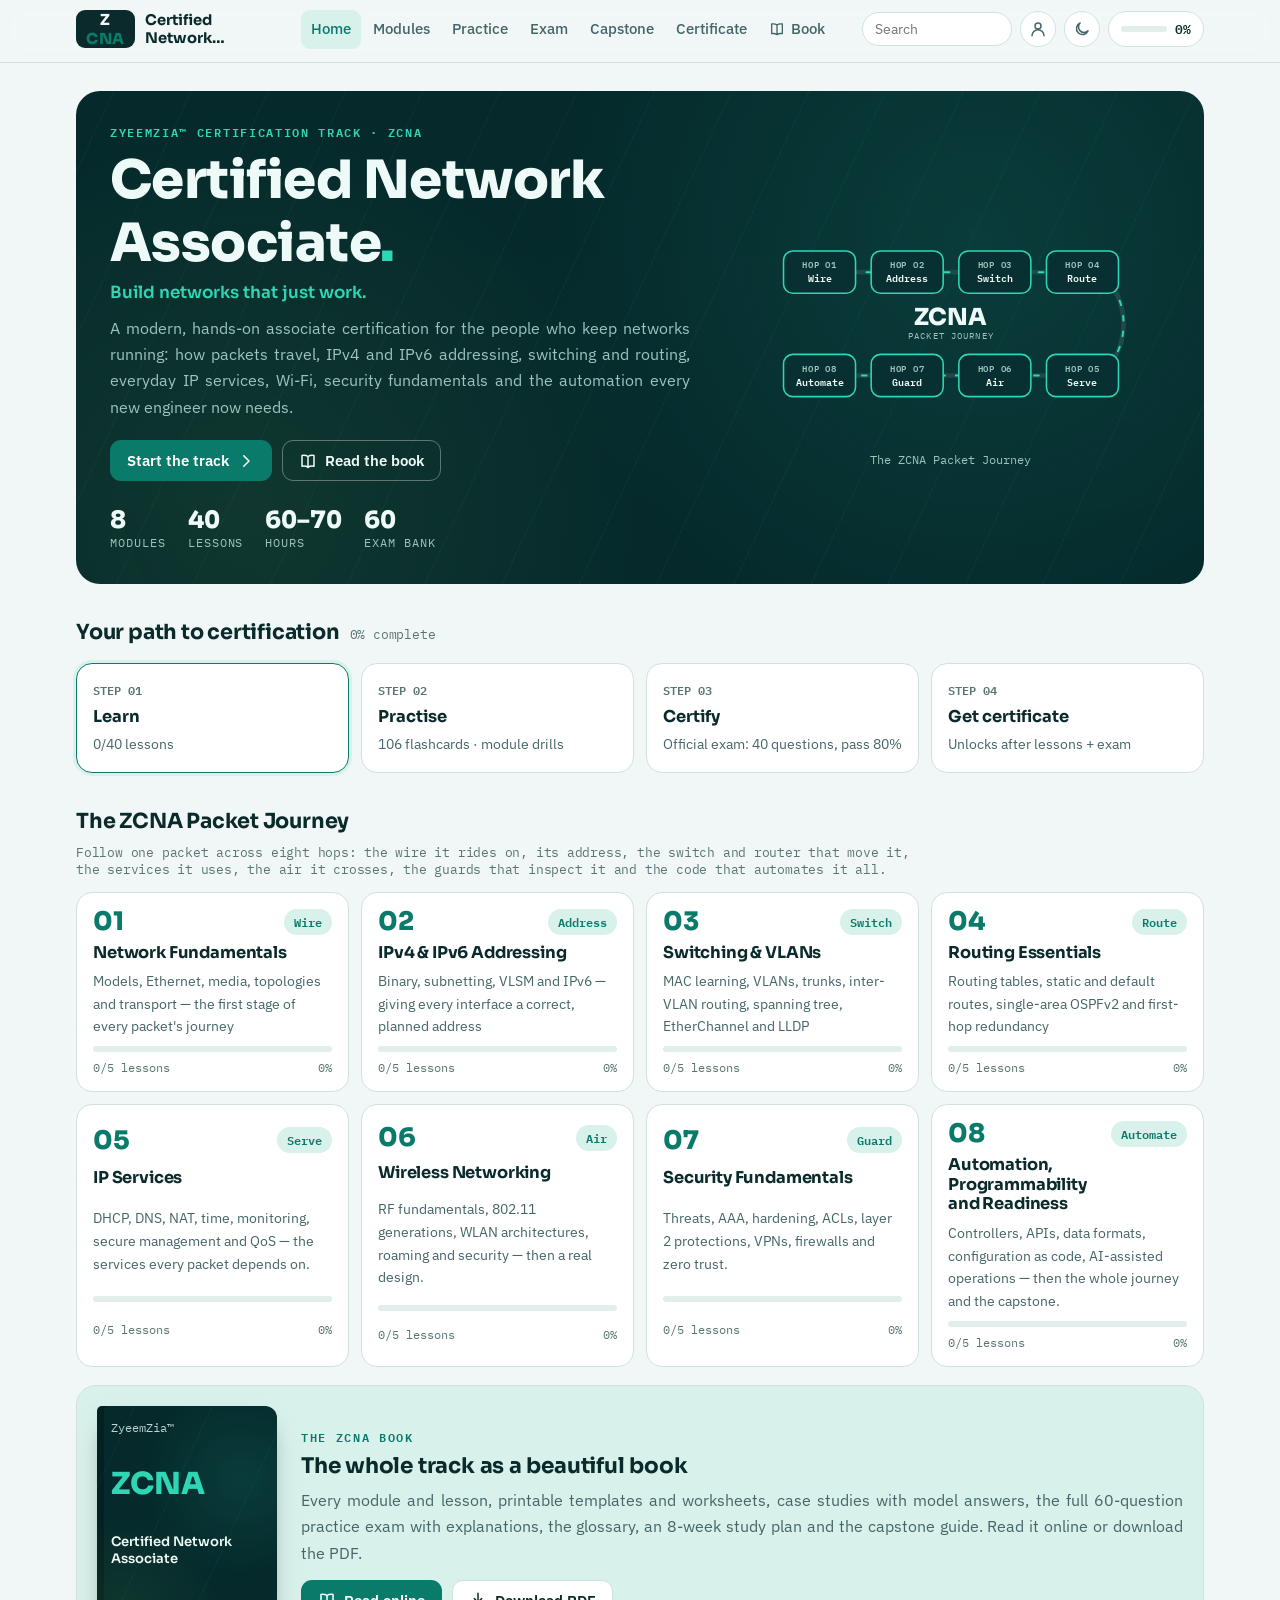
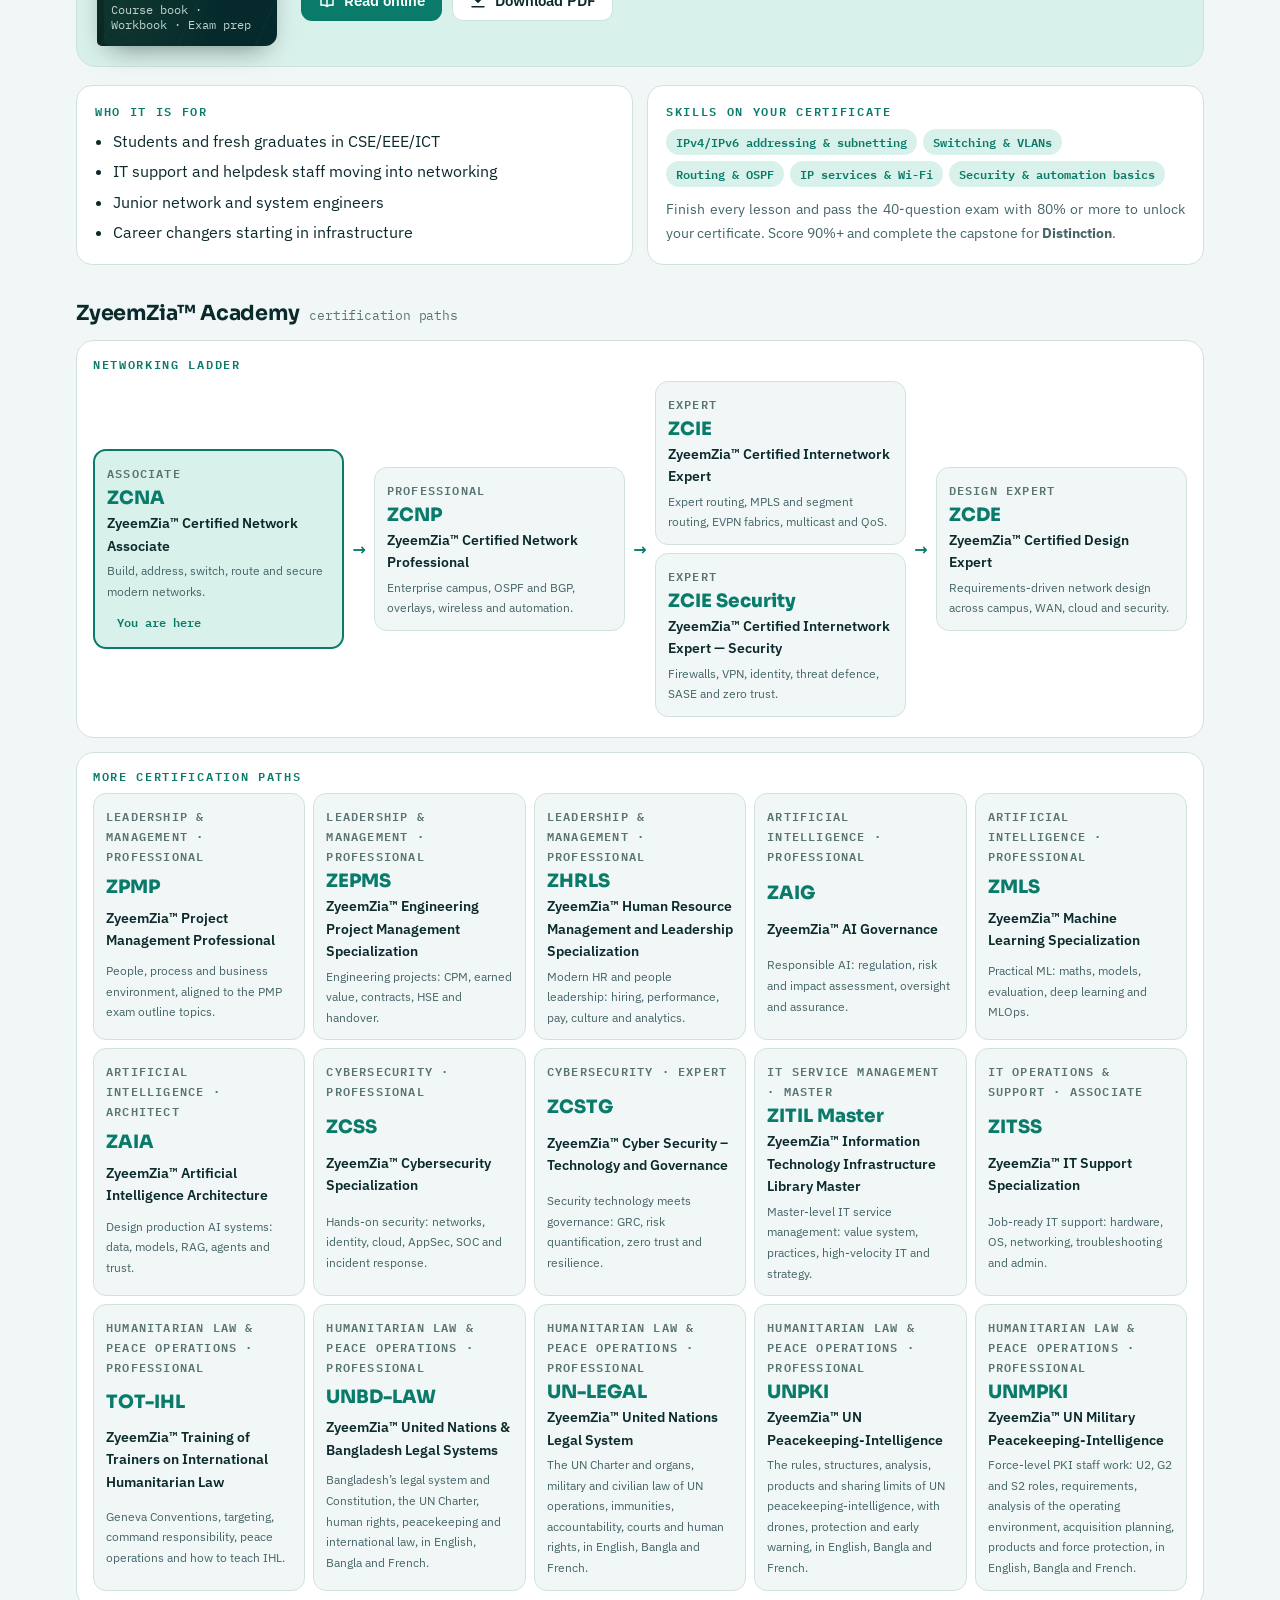
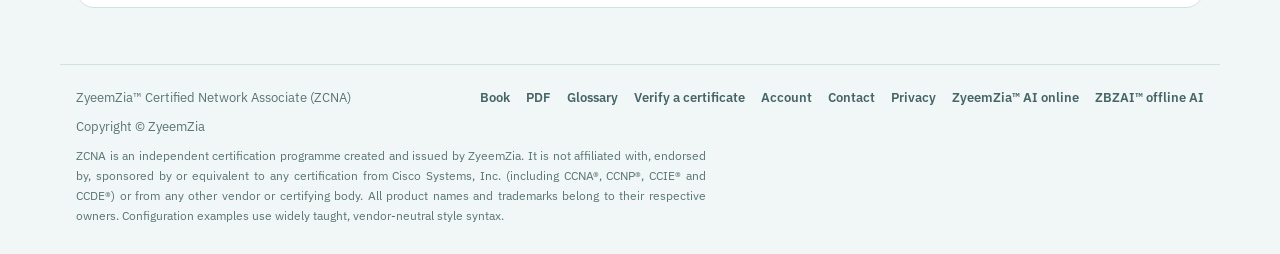
==== commit 96608a46: "Footer: ZyeemZia AI online and ZBZAI offline AI links side by side" ====
--- a/index.html
+++ b/index.html
@@ -24,7 +24,7 @@
 <link rel="stylesheet" href="theme.css?v=4fc7e31caa">
 <link rel="preload" href="fonts/IBMPlexSans-400-latin-a68a20.woff2" as="font" type="font/woff2" crossorigin>
 <link rel="preload" href="fonts/Sora-500-latin-4fa0aa.woff2" as="font" type="font/woff2" crossorigin>
-<link rel="stylesheet" href="app.css?v=af9be1b363">
+<link rel="stylesheet" href="app.css?v=2059a68e38">
 </head>
 <body>
 <header class="topbar">
@@ -43,7 +43,7 @@
 </header>
 <main id="view" class="view" tabindex="-1"><div class="boot" aria-label="Loading the course"><i></i><i></i><i></i></div></main>
 <footer class="site-foot">
-  <div class="row"><span>ZyeemZia™ Certified Network Associate (ZCNA)</span><span style="display:flex;gap:16px;flex-wrap:wrap"><a href="book.html" target="_blank" rel="noopener">Book</a><a href="ZCNA-Book.pdf" download>PDF</a><a href="#glossary">Glossary</a><a href="#verify/">Verify a certificate</a><a href="#account">Account</a><a href="#contact">Contact</a><a href="privacy.html">Privacy</a><a href="https://zbzai.zyeemzia.com/" target="_blank" rel="noopener">ZBZAI™ offline AI</a></span><span>Copyright © ZyeemZia</span></div>
+  <div class="row"><span>ZyeemZia™ Certified Network Associate (ZCNA)</span><span style="display:flex;gap:16px;flex-wrap:wrap"><a href="book.html" target="_blank" rel="noopener">Book</a><a href="ZCNA-Book.pdf" download>PDF</a><a href="#glossary">Glossary</a><a href="#verify/">Verify a certificate</a><a href="#account">Account</a><a href="#contact">Contact</a><a href="privacy.html">Privacy</a><a href="https://ai.zyeemzia.com/" target="_blank" rel="noopener">ZyeemZia™ AI online</a><a href="https://zbzai.zyeemzia.com/" target="_blank" rel="noopener">ZBZAI™ offline AI</a></span><span>Copyright © ZyeemZia</span></div>
   <p class="disc" id="disc"></p>
 </footer>
 <nav class="tabbar" id="tabbar" aria-label="Main mobile"></nav>
--- a/app.css
+++ b/app.css
@@ -1,6 +1,8 @@
 /* ZyeemZia certification engine — site styles. Colours and faces come from theme.css (per track). */
 /* Form controls use the page font; browsers otherwise fall back to Arial. */
 button, input, select, textarea { font-family: inherit; }
+/* Small print never drops below 12px on screen. */
+small { font-size: max(12px, .85em); }
 * { box-sizing: border-box; }
 [hidden] { display: none !important; }
 html { -webkit-text-size-adjust: 100%; }
@@ -12,7 +14,7 @@
 p { margin: 0; }
 code { font: .9em var(--f-mono); background: var(--surface-2); padding: 1px 6px; border-radius: 5px; }
 .muted { color: var(--ink-2); }
-.eyebrow { font: 600 .75rem/1.2 var(--f-mono); letter-spacing: .14em; text-transform: uppercase; color: var(--accent); }
+.eyebrow { font: 600 max(12px, .75rem)/1.2 var(--f-mono); letter-spacing: .14em; text-transform: uppercase; color: var(--accent); }
 
 /* ---------- chrome ---------- */
 .topbar { position: sticky; top: 0; padding-top: env(safe-area-inset-top, 0px); z-index: 30; background: color-mix(in srgb, var(--bg) 88%, transparent); backdrop-filter: blur(10px) saturate(1.3); -webkit-backdrop-filter: blur(10px) saturate(1.3); border-bottom: 1px solid var(--line); }
@@ -22,7 +24,7 @@
 .brand-mark i { font-style: normal; color: var(--accent); }
 .brand-text { display: flex; flex-direction: column; line-height: 1.15; }
 .brand-text b { font: 700 .92rem var(--f-display); }
-.brand-text small { font: 500 .75rem var(--f-mono); color: var(--ink-2); letter-spacing: .04em; }
+.brand-text small { font: 500 max(12px, .75rem) var(--f-mono); color: var(--ink-2); letter-spacing: .04em; }
 .mainnav { display: flex; gap: 2px; margin-left: 8px; }
 .mainnav a { text-decoration: none; color: var(--ink-2); padding: 7px 10px; border-radius: 9px; font-weight: 500; font-size: .93rem; white-space: nowrap; display: inline-flex; gap: 6px; align-items: center; }
 .mainnav a:hover { background: var(--surface-2); color: var(--ink); }
@@ -40,7 +42,7 @@
 .site-foot { max-width: 1160px; margin: 0 auto; padding-block: 22px 28px; padding-left: max(16px, env(safe-area-inset-left, 0px)); padding-right: max(16px, env(safe-area-inset-right, 0px)); border-top: 1px solid var(--line); color: var(--ink-3); font-size: .82rem; display: grid; gap: 8px; }
 .site-foot .row { display: flex; gap: 8px 18px; flex-wrap: wrap; justify-content: space-between; }
 .site-foot a { color: var(--ink-2); text-decoration: none; font-weight: 600; }
-.site-foot .disc { font-size: .76rem; max-width: 90ch; }
+.site-foot .disc { font-size: max(12px, .76rem); max-width: 90ch; }
 
 /* ---------- common ---------- */
 .btn { display: inline-flex; align-items: center; justify-content: center; gap: 8px; border: 1px solid var(--line); background: var(--surface); color: var(--ink); padding: 10px 16px; border-radius: 11px; cursor: pointer; font-weight: 600; text-decoration: none; font-size: .95rem; line-height: 1.25; }
@@ -51,7 +53,7 @@
 .btn-ghost { background: none; border-color: transparent; color: var(--ink-2); }
 .btn-sm { padding: 6px 11px; font-size: .85rem; border-radius: 9px; }
 .btn[disabled] { opacity: .45; cursor: not-allowed; }
-.chip { display: inline-flex; align-items: center; gap: 5px; padding: 3px 10px; border-radius: 999px; font: 600 .76rem var(--f-mono); background: var(--surface-2); color: var(--ink-2); white-space: nowrap; }
+.chip { display: inline-flex; align-items: center; gap: 5px; padding: 3px 10px; border-radius: 999px; font: 600 max(12px, .76rem) var(--f-mono); background: var(--surface-2); color: var(--ink-2); white-space: nowrap; }
 .chip.ok { background: var(--good-soft); color: var(--good); }
 .chip.acc { background: var(--accent-soft); color: var(--accent); }
 .chips { display: flex; flex-wrap: wrap; gap: 6px; }
@@ -78,14 +80,14 @@
 .hero-stats { display: flex; gap: 22px; flex-wrap: wrap; margin-top: 24px; }
 .hero-stats div { display: grid; }
 .hero-stats b { font: 800 1.5rem var(--f-display); color: var(--hero-ink); font-variant-numeric: tabular-nums; }
-.hero-stats span { font: 500 .75rem var(--f-mono); color: var(--hero-ink-2); text-transform: uppercase; letter-spacing: .08em; }
+.hero-stats span { font: 500 max(12px, .75rem) var(--f-mono); color: var(--hero-ink-2); text-transform: uppercase; letter-spacing: .08em; }
 .hero-sig { display: grid; justify-items: center; gap: 8px; }
 .hero-sig .sg { width: 100%; max-width: 360px; height: auto; }
-.hero-sig figcaption { font: 500 .78rem var(--f-mono); color: var(--hero-ink-2); text-align: center; }
+.hero-sig figcaption { font: 500 max(12px, .78rem) var(--f-mono); color: var(--hero-ink-2); text-align: center; }
 
 .path { display: grid; grid-template-columns: repeat(4, minmax(0, 1fr)); gap: 12px; margin-top: 18px; }
 .path-step { padding: 16px; border-radius: 16px; background: var(--surface); border: 1px solid var(--line); display: grid; gap: 6px; position: relative; }
-.path-step .n { font: 700 .75rem var(--f-mono); color: var(--ink-3); }
+.path-step .n { font: 700 max(12px, .75rem) var(--f-mono); color: var(--ink-3); }
 .path-step b { font: 700 1.02rem var(--f-display); }
 .path-step small { color: var(--ink-2); font-size: .85rem; }
 .path-step.done { border-color: var(--good); }
@@ -99,7 +101,7 @@
 .mod-num { font: 800 1.6rem/1 var(--f-display); color: var(--accent); }
 .mod-card h3 { font-size: 1.02rem; }
 .mod-card p { font-size: .86rem; color: var(--ink-2); }
-.mod-card .meta { display: flex; justify-content: space-between; font: 500 .75rem var(--f-mono); color: var(--ink-3); }
+.mod-card .meta { display: flex; justify-content: space-between; font: 500 max(12px, .75rem) var(--f-mono); color: var(--ink-3); }
 .book-banner { display: grid; grid-template-columns: 180px minmax(0, 1fr); gap: 24px; align-items: center; padding: 20px; border-radius: 20px; background: var(--accent-soft); border: 1px solid var(--line); margin-top: 18px; }
 .bb-cover { aspect-ratio: 3/4; border-radius: 5px 12px 12px 5px; background: var(--hero-bg); color: var(--hero-ink); padding: 14px; display: flex; flex-direction: column; justify-content: space-between; text-decoration: none; box-shadow: inset 7px 0 0 rgba(0,0,0,.25), 0 12px 26px -12px rgba(0,0,0,.5); position: relative; overflow: hidden; transition: transform .2s; }
 .bb-cover:hover { transform: rotate(-2deg) translateY(-3px); }
@@ -107,7 +109,7 @@
 .bb-cover > *:not(.motif) { position: relative; }
 .bb-cover b { font: 800 1.9rem/1 var(--f-display); color: var(--hero-accent); }
 .bb-cover span { font: 600 .82rem/1.3 var(--f-display); }
-.bb-cover small { font: 500 .75rem var(--f-mono); opacity: .8; }
+.bb-cover small { font: 500 max(12px, .75rem) var(--f-mono); opacity: .8; }
 .bb-text { display: grid; gap: 8px; min-width: 0; }
 .bb-text h2 { font-size: 1.35rem; }
 .two { display: grid; grid-template-columns: minmax(0, 1fr) minmax(0, 1fr); gap: 14px; }
@@ -138,7 +140,7 @@
 .blk-title { font-size: 1.12rem; margin-bottom: 8px; }
 .b-text { font-size: 1.04rem; }
 .callout { padding: 14px 16px; border-radius: 14px; border-left: 4px solid var(--c); background: color-mix(in srgb, var(--c) 9%, var(--surface)); }
-.callout .ct { font: 700 .75rem var(--f-mono); letter-spacing: .12em; text-transform: uppercase; color: var(--c); display: block; margin-bottom: 4px; }
+.callout .ct { font: 700 max(12px, .75rem) var(--f-mono); letter-spacing: .12em; text-transform: uppercase; color: var(--c); display: block; margin-bottom: 4px; }
 .callout b.h { display: block; font-family: var(--f-display); margin-bottom: 2px; }
 .callout.insight { --c: var(--accent-2); } .callout.warning { --c: var(--bad); } .callout.example { --c: var(--good); } .callout.pro { --c: var(--accent); } .callout.definition { --c: var(--ink-2); }
 .keypoints { padding: 16px 18px; border-radius: 14px; background: var(--surface); border: 1px solid var(--line); }
@@ -148,7 +150,7 @@
 .tbl { overflow-x: auto; border: 1px solid var(--line); border-radius: 14px; background: var(--surface); }
 table { width: 100%; border-collapse: collapse; font-size: .93rem; }
 th, td { text-align: left; padding: 9px 12px; border-bottom: 1px solid var(--line); vertical-align: top; }
-th { background: var(--surface-2); font: 600 .78rem var(--f-mono); letter-spacing: .04em; color: var(--ink-2); text-transform: uppercase; }
+th { background: var(--surface-2); font: 600 max(12px, .78rem) var(--f-mono); letter-spacing: .04em; color: var(--ink-2); text-transform: uppercase; }
 tr:last-child td { border-bottom: 0; }
 .steps { margin: 0; padding: 0; list-style: none; counter-reset: st; display: grid; gap: 10px; }
 .steps li { counter-increment: st; display: grid; grid-template-columns: 38px minmax(0, 1fr); gap: 12px; padding: 12px 14px; border-radius: 14px; background: var(--surface); border: 1px solid var(--line); }
@@ -170,7 +172,7 @@
 .flow-i + .flow-i::after { content: ""; position: absolute; left: -7px; top: calc(50% - 4px); border: 5px solid transparent; border-left-color: var(--accent); }
 .flow-i b { font: 700 .92rem var(--f-display); }
 .flow-i span { font-size: .82rem; color: var(--ink-2); }
-.flow-i .k { font: 700 .75rem var(--f-mono); color: var(--accent); }
+.flow-i .k { font: 700 max(12px, .75rem) var(--f-mono); color: var(--accent); }
 .layers { display: grid; gap: 6px; }
 .layer { display: grid; grid-template-columns: 170px minmax(0, 1fr); border-radius: 12px; overflow: hidden; border: 1px solid var(--line); background: var(--surface); }
 .layer > b { background: color-mix(in srgb, var(--accent) calc(var(--d) * 1%), var(--surface)); color: var(--ink); padding: 10px 12px; font: 700 .88rem var(--f-display); display: flex; align-items: center; }
@@ -178,7 +180,7 @@
 .layer .parts span { font: 500 .8rem var(--f-mono); padding: 3px 9px; border-radius: 7px; background: var(--surface-2); border: 1px solid var(--line); }
 .formula { display: grid; grid-template-columns: repeat(auto-fill, minmax(230px, 1fr)); gap: 10px; }
 .fm { padding: 14px; border-radius: 14px; background: var(--surface); border: 1px solid var(--line); display: grid; gap: 4px; }
-.fm small { font: 600 .75rem var(--f-mono); color: var(--ink-3); text-transform: uppercase; letter-spacing: .08em; }
+.fm small { font: 600 max(12px, .75rem) var(--f-mono); color: var(--ink-3); text-transform: uppercase; letter-spacing: .08em; }
 .fm code { font-size: 1rem; background: var(--accent-soft); color: var(--ink); padding: 6px 10px; justify-self: start; max-width: 100%; overflow-wrap: anywhere; white-space: normal; }
 .fm p { font-size: .88rem; color: var(--ink-2); }
 .case { border-radius: 16px; border: 1px solid var(--line); background: var(--surface); overflow: hidden; }
@@ -220,7 +222,7 @@
 .opts { display: grid; gap: 8px; }
 .opt { text-align: left; border: 1.5px solid var(--line); background: var(--bg); border-radius: 12px; padding: 11px 14px; cursor: pointer; display: grid; grid-template-columns: 28px minmax(0, 1fr); gap: 10px; align-items: start; }
 .opt:hover:not([disabled]) { border-color: var(--accent); }
-.opt .k { width: 26px; height: 26px; border-radius: 50%; background: var(--surface-2); display: grid; place-items: center; font: 700 .78rem var(--f-mono); }
+.opt .k { width: 26px; height: 26px; border-radius: 50%; background: var(--surface-2); display: grid; place-items: center; font: 700 max(12px, .78rem) var(--f-mono); }
 .opt.ok { border-color: var(--good); background: var(--good-soft); } .opt.ok .k { background: var(--good); color: var(--on-status, #fff); }
 .opt.no { border-color: var(--bad); background: var(--bad-soft); } .opt.no .k { background: var(--bad); color: var(--on-status, #fff); }
 .opt.sel { border-color: var(--accent); background: var(--accent-soft); } .opt.sel .k { background: var(--accent); color: var(--accent-ink); }
@@ -237,7 +239,7 @@
 .exam-bar { position: sticky; top: calc(env(safe-area-inset-top, 0px) + 62px); z-index: 5; display: flex; justify-content: space-between; align-items: center; gap: 10px; flex-wrap: wrap; padding: 10px 14px; border-radius: 14px; background: var(--surface); border: 1px solid var(--line); font: 600 .9rem var(--f-mono); }
 .timer.low { color: var(--bad); }
 .qmap { display: grid; grid-template-columns: repeat(auto-fill, minmax(34px, 1fr)); gap: 5px; }
-.qmap button { height: 32px; border-radius: 8px; border: 1px solid var(--line); background: var(--bg); cursor: pointer; font: 600 .78rem var(--f-mono); }
+.qmap button { height: 32px; border-radius: 8px; border: 1px solid var(--line); background: var(--bg); cursor: pointer; font: 600 max(12px, .78rem) var(--f-mono); }
 .qmap button.ans { background: var(--accent-soft); border-color: var(--accent); }
 .qmap button.flag { box-shadow: inset 0 -3px 0 var(--warn); }
 .qmap button.cur { outline: 2px solid var(--ink); }
@@ -260,7 +262,7 @@
 .req-i .st { width: 26px; height: 26px; border-radius: 50%; display: grid; place-items: center; background: var(--surface-2); color: var(--ink-3); font-weight: 800; }
 .req-i.ok .st { background: var(--good); color: var(--on-status, #fff); }
 .cert-tools { display: flex; gap: 10px; flex-wrap: wrap; align-items: end; margin: 16px 0; }
-.cert-tools label { display: grid; gap: 4px; font: 600 .78rem var(--f-mono); color: var(--ink-2); flex: 1 1 260px; }
+.cert-tools label { display: grid; gap: 4px; font: 600 max(12px, .78rem) var(--f-mono); color: var(--ink-2); flex: 1 1 260px; }
 .cert-tools input { padding: 11px 14px; border-radius: 11px; border: 1px solid var(--line); background: var(--surface); color: var(--ink); font: 16px var(--f-body); }
 .cert-canvas { width: 100%; height: auto; border-radius: 14px; box-shadow: 0 16px 40px -18px rgba(0,0,0,.45); display: block; }
 .cred { font: 600 .9rem var(--f-mono); }
@@ -313,7 +315,7 @@
 @media (max-width: 860px) {
   .mainnav { display: none; }
   .tabbar { display: grid; grid-template-columns: repeat(5, minmax(0, 1fr)); position: fixed; left: 0; right: 0; bottom: 0; z-index: 40; background: var(--surface); border-top: 1px solid var(--line); padding-bottom: env(safe-area-inset-bottom, 0px); padding-left: env(safe-area-inset-left, 0px); padding-right: env(safe-area-inset-right, 0px); }
-  .tabbar a { display: flex; flex-direction: column; align-items: center; gap: 2px; padding: 8px 2px 7px; text-decoration: none; color: var(--ink-2); font-size: .75rem; font-weight: 600; }
+  .tabbar a { display: flex; flex-direction: column; align-items: center; gap: 2px; padding: 8px 2px 7px; text-decoration: none; color: var(--ink-2); font-size: max(12px, .75rem); font-weight: 600; }
   .tabbar a[aria-current="page"] { color: var(--accent); }
   .site-foot { padding-bottom: calc(84px + env(safe-area-inset-bottom, 0px)); }
   .toast { bottom: calc(80px + env(safe-area-inset-bottom, 0px)); }
@@ -344,7 +346,7 @@
 
 /* ---------- CLI labs ---------- */
 .cli-win { border-radius: 14px; overflow: hidden; border: 1px solid #1f2633; background: #0d1117; box-shadow: 0 10px 24px -16px rgba(0,0,0,.6); }
-.cli-bar { display: flex; align-items: center; gap: 7px; padding: 8px 12px; background: #161b22; color: #9da7b3; font: 600 .78rem var(--f-mono); }
+.cli-bar { display: flex; align-items: center; gap: 7px; padding: 8px 12px; background: #161b22; color: #9da7b3; font: 600 max(12px, .78rem) var(--f-mono); }
 .cli-bar i { width: 11px; height: 11px; border-radius: 50%; background: #ff5f56; } .cli-bar i:nth-child(2) { background: #ffbd2e; } .cli-bar i:nth-child(3) { background: #27c93f; }
 .cli-bar span { margin-left: 8px; flex: 1; min-width: 0; overflow: hidden; text-overflow: ellipsis; white-space: nowrap; }
 .cli-bar .cli-copy { background: #21262d; color: #c9d1d9; border-color: #30363d; }
@@ -353,11 +355,11 @@
 .cli-note { font-size: .88rem; color: var(--ink-2); margin-top: 6px; }
 /* ---------- subnet calculator ---------- */
 .tool-subnet { padding: 18px; border-radius: 16px; border: 2px solid var(--accent-2); background: var(--surface); display: grid; gap: 12px; }
-.sn-in { display: grid; gap: 4px; font: 600 .78rem var(--f-mono); color: var(--ink-2); max-width: 340px; }
+.sn-in { display: grid; gap: 4px; font: 600 max(12px, .78rem) var(--f-mono); color: var(--ink-2); max-width: 340px; }
 .sn-in input { padding: 11px 14px; border-radius: 11px; border: 1px solid var(--line); background: var(--bg); color: var(--ink); font: 600 1.05rem var(--f-mono); }
 .sn-grid { display: grid; grid-template-columns: repeat(auto-fill, minmax(170px, 1fr)); gap: 8px; }
 .sn-grid div { padding: 10px 12px; border-radius: 10px; background: var(--surface-2); display: grid; gap: 2px; min-width: 0; }
-.sn-grid small { font: 600 .75rem var(--f-mono); color: var(--ink-3); text-transform: uppercase; letter-spacing: .06em; }
+.sn-grid small { font: 600 max(12px, .75rem) var(--f-mono); color: var(--ink-3); text-transform: uppercase; letter-spacing: .06em; }
 .sn-grid b { font: 600 .95rem var(--f-mono); overflow-wrap: anywhere; }
 /* ---------- academy ladder ---------- */
 .academy { display: grid; grid-template-columns: minmax(0, 2.4fr) minmax(0, 1fr); gap: 14px; }
@@ -374,9 +376,9 @@
 .ac-card.soon b { color: var(--ink-2); }
 .ac-card.soon .chip { justify-self: start; }
 .ac-card b { font: 800 1.15rem var(--f-display); color: var(--accent); }
-.ac-lv { font: 600 .75rem var(--f-mono); text-transform: uppercase; letter-spacing: .1em; color: var(--ink-3); }
+.ac-lv { font: 600 max(12px, .75rem) var(--f-mono); text-transform: uppercase; letter-spacing: .1em; color: var(--ink-3); }
 .ac-n { font-size: .85rem; font-weight: 600; }
-.ac-card small { font-size: .78rem; color: var(--ink-2); }
+.ac-card small { font-size: max(12px, .78rem); color: var(--ink-2); }
 .ac-card .chip { justify-self: start; margin-top: 4px; }
 @media (max-width: 860px) { .academy { grid-template-columns: 1fr; } }
 /* ---------- new signature diagrams ---------- */
@@ -431,7 +433,7 @@
 .cert-name { flex: 1 1 100%; margin: 0; }
 .vf-big { font-size: clamp(2.2rem, 7vw, 3.4rem); }
 dl.vf { display: grid; grid-template-columns: max-content minmax(0, 1fr); gap: 10px 20px; margin: 0; }
-dl.vf dt { font: 600 .78rem var(--f-mono); color: var(--ink-3); text-transform: uppercase; letter-spacing: .04em; padding-top: 3px; }
+dl.vf dt { font: 600 max(12px, .78rem) var(--f-mono); color: var(--ink-3); text-transform: uppercase; letter-spacing: .04em; padding-top: 3px; }
 dl.vf dd { margin: 0; font-weight: 600; overflow-wrap: anywhere; }
 @media (max-width: 560px) { dl.vf { grid-template-columns: minmax(0, 1fr); gap: 2px; } dl.vf dd { margin-bottom: 10px; } }
 
@@ -525,7 +527,7 @@
 .tl::before { content: ""; position: absolute; left: 6px; right: 6px; top: 7px; height: 3px; border-radius: 3px; background: linear-gradient(90deg, var(--accent), var(--accent-2)); }
 .tl li { position: relative; min-width: 0; }
 .tl li::before { content: ""; position: absolute; top: -21px; left: 0; width: 11px; height: 11px; border-radius: 50%; background: var(--surface); border: 3px solid var(--accent); }
-.tl-when { display: block; font: 700 .75rem var(--f-mono); letter-spacing: .06em; color: var(--accent); text-transform: uppercase; }
+.tl-when { display: block; font: 700 max(12px, .75rem) var(--f-mono); letter-spacing: .06em; color: var(--accent); text-transform: uppercase; }
 .tl b { display: block; font-family: var(--f-display); font-size: .95rem; line-height: 1.3; margin: 2px 0 3px; }
 .tl p { margin: 0; font-size: .86rem; color: var(--ink-2); line-height: 1.45; }
 .tl.tl-v { grid-template-columns: minmax(0, 1fr); padding: 0 0 0 26px; gap: 12px; }
@@ -534,13 +536,13 @@
 /* matrix */
 .mx { display: grid; grid-template-columns: 26px minmax(0, 1fr); gap: 6px 8px; }
 .mx-y { display: flex; align-items: center; justify-content: center; }
-.mx-y span { writing-mode: vertical-rl; transform: rotate(180deg); font: 700 .75rem var(--f-mono); letter-spacing: .1em; text-transform: uppercase; color: var(--ink-3); white-space: nowrap; }
+.mx-y span { writing-mode: vertical-rl; transform: rotate(180deg); font: 700 max(12px, .75rem) var(--f-mono); letter-spacing: .1em; text-transform: uppercase; color: var(--ink-3); white-space: nowrap; }
 .mx-grid { display: grid; grid-template-columns: minmax(0, 1fr) minmax(0, 1fr); gap: 8px; }
 .mx-q { border: 1px solid var(--line); border-radius: 12px; padding: 12px 14px; background: var(--surface-2); min-width: 0; }
 .mx-q.q1 { background: var(--accent-soft); border-color: var(--accent); }
 .mx-q b { display: block; font-family: var(--f-display); font-size: .95rem; margin-bottom: 4px; }
 .mx-q ul { margin: 0; padding-left: 1.1em; font-size: .86rem; color: var(--ink-2); line-height: 1.45; }
-.mx-x { grid-column: 2; text-align: center; font: 700 .75rem var(--f-mono); letter-spacing: .1em; text-transform: uppercase; color: var(--ink-3); }
+.mx-x { grid-column: 2; text-align: center; font: 700 max(12px, .75rem) var(--f-mono); letter-spacing: .1em; text-transform: uppercase; color: var(--ink-3); }
 /* tree */
 .tree, .tree ul { list-style: none; margin: 0; padding: 0; display: flex; justify-content: center; }
 /* as wide as the space allows, never narrower than its words; wider trees scroll from the left edge */
@@ -557,7 +559,7 @@
 .tree > li { padding-top: 0; } .tree > li::before, .tree > li::after { display: none; }
 .tr-n { border: 1px solid var(--line); background: var(--surface-2); border-radius: 10px; padding: 8px 10px; text-align: center; max-width: 230px; }
 .tr-n b { display: block; font-family: var(--f-display); font-size: .88rem; line-height: 1.25; }
-.tr-n span { display: block; font-size: .76rem; color: var(--ink-2); line-height: 1.35; margin-top: 2px; }
+.tr-n span { display: block; font-size: max(12px, .76rem); color: var(--ink-2); line-height: 1.35; margin-top: 2px; }
 .tr-n.d0 { background: var(--accent); border-color: transparent; } .tr-n.d0 b, .tr-n.d0 span { color: var(--accent-ink); }
 .tr-n.d1 { background: var(--accent-soft); border-color: var(--accent); }
 @media (max-width: 700px) {
@@ -579,4 +581,4 @@
   .tree > li::before, .tree > li::after { display: none !important; }
   .tr-n { display: inline-block; text-align: left; max-width: 100%; }
 }
-.fig:has(.fig-scroll.more)::after { content: "↔  Swipe sideways to see the whole diagram"; display: block; margin-top: 8px; font: 600 .75rem var(--f-mono); letter-spacing: .04em; color: var(--ink-3); }
+.fig:has(.fig-scroll.more)::after { content: "↔  Swipe sideways to see the whole diagram"; display: block; margin-top: 8px; font: 600 max(12px, .75rem) var(--f-mono); letter-spacing: .04em; color: var(--ink-3); }
